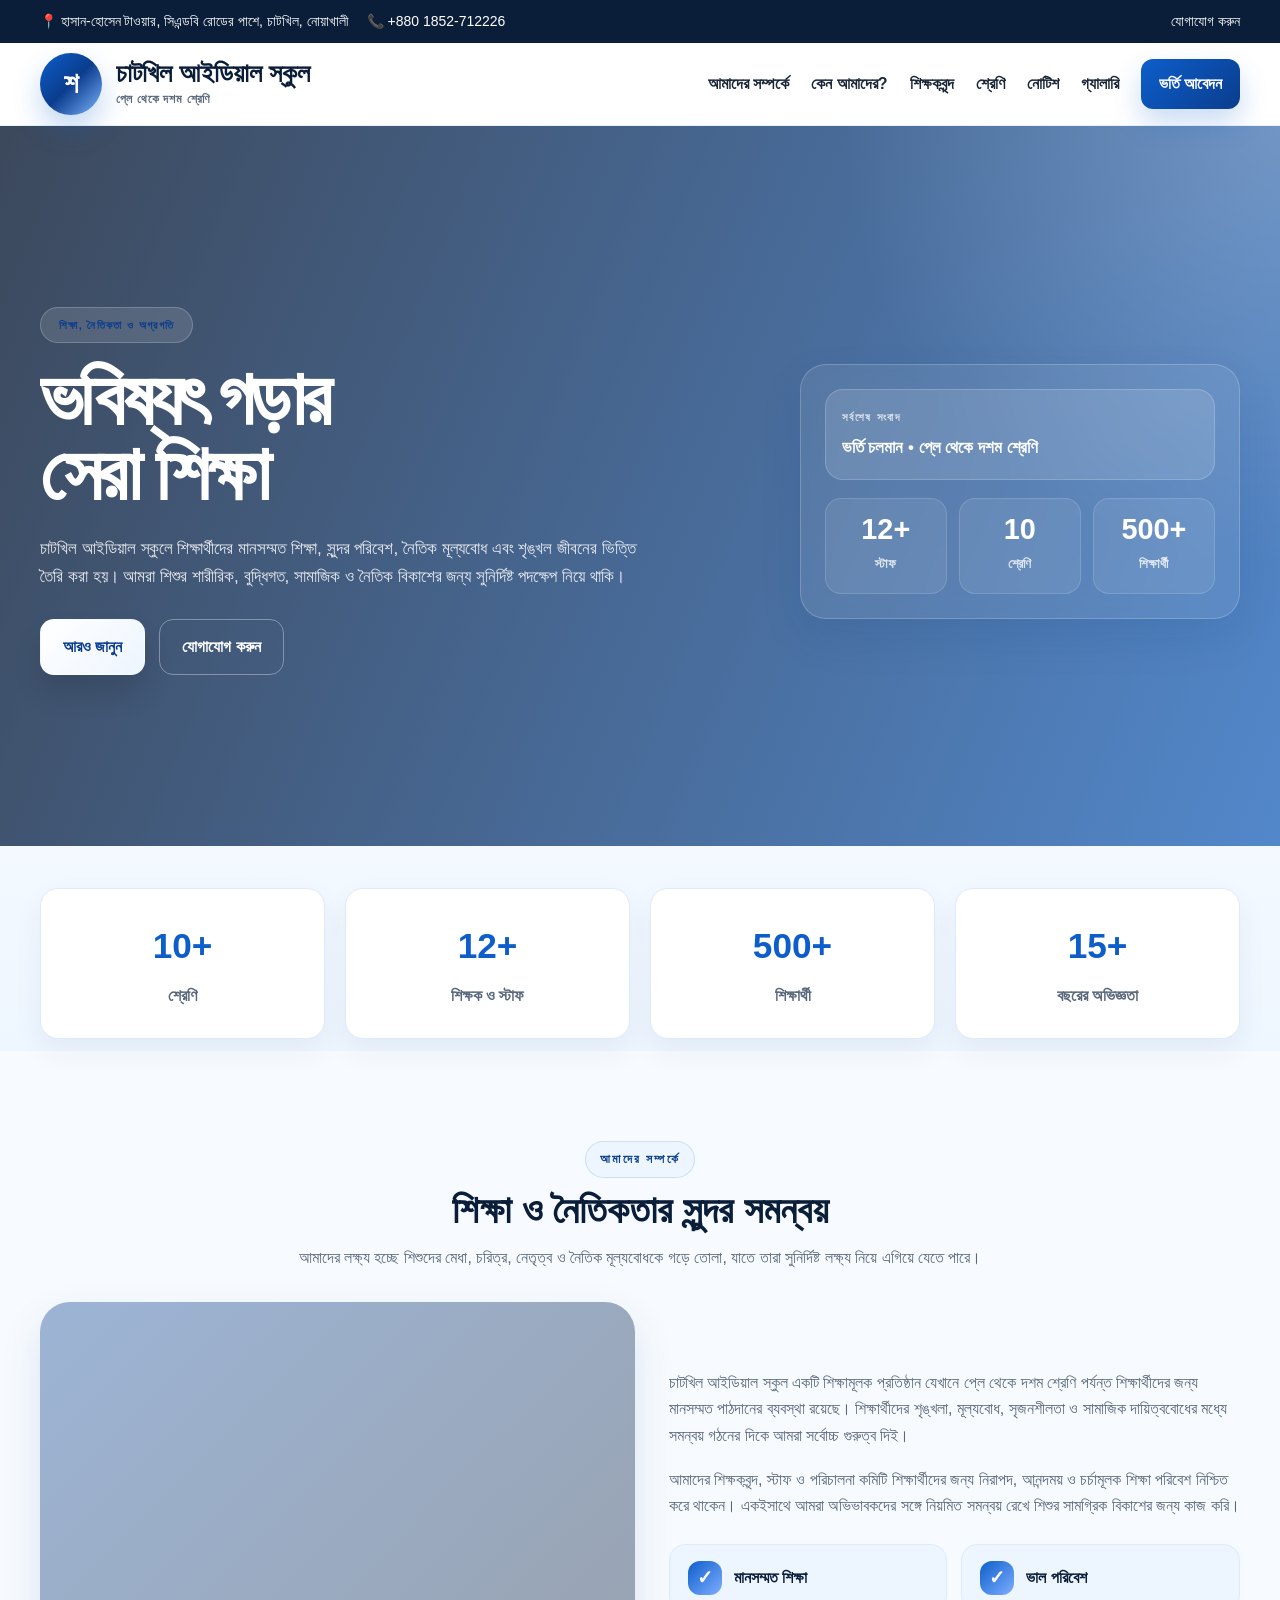
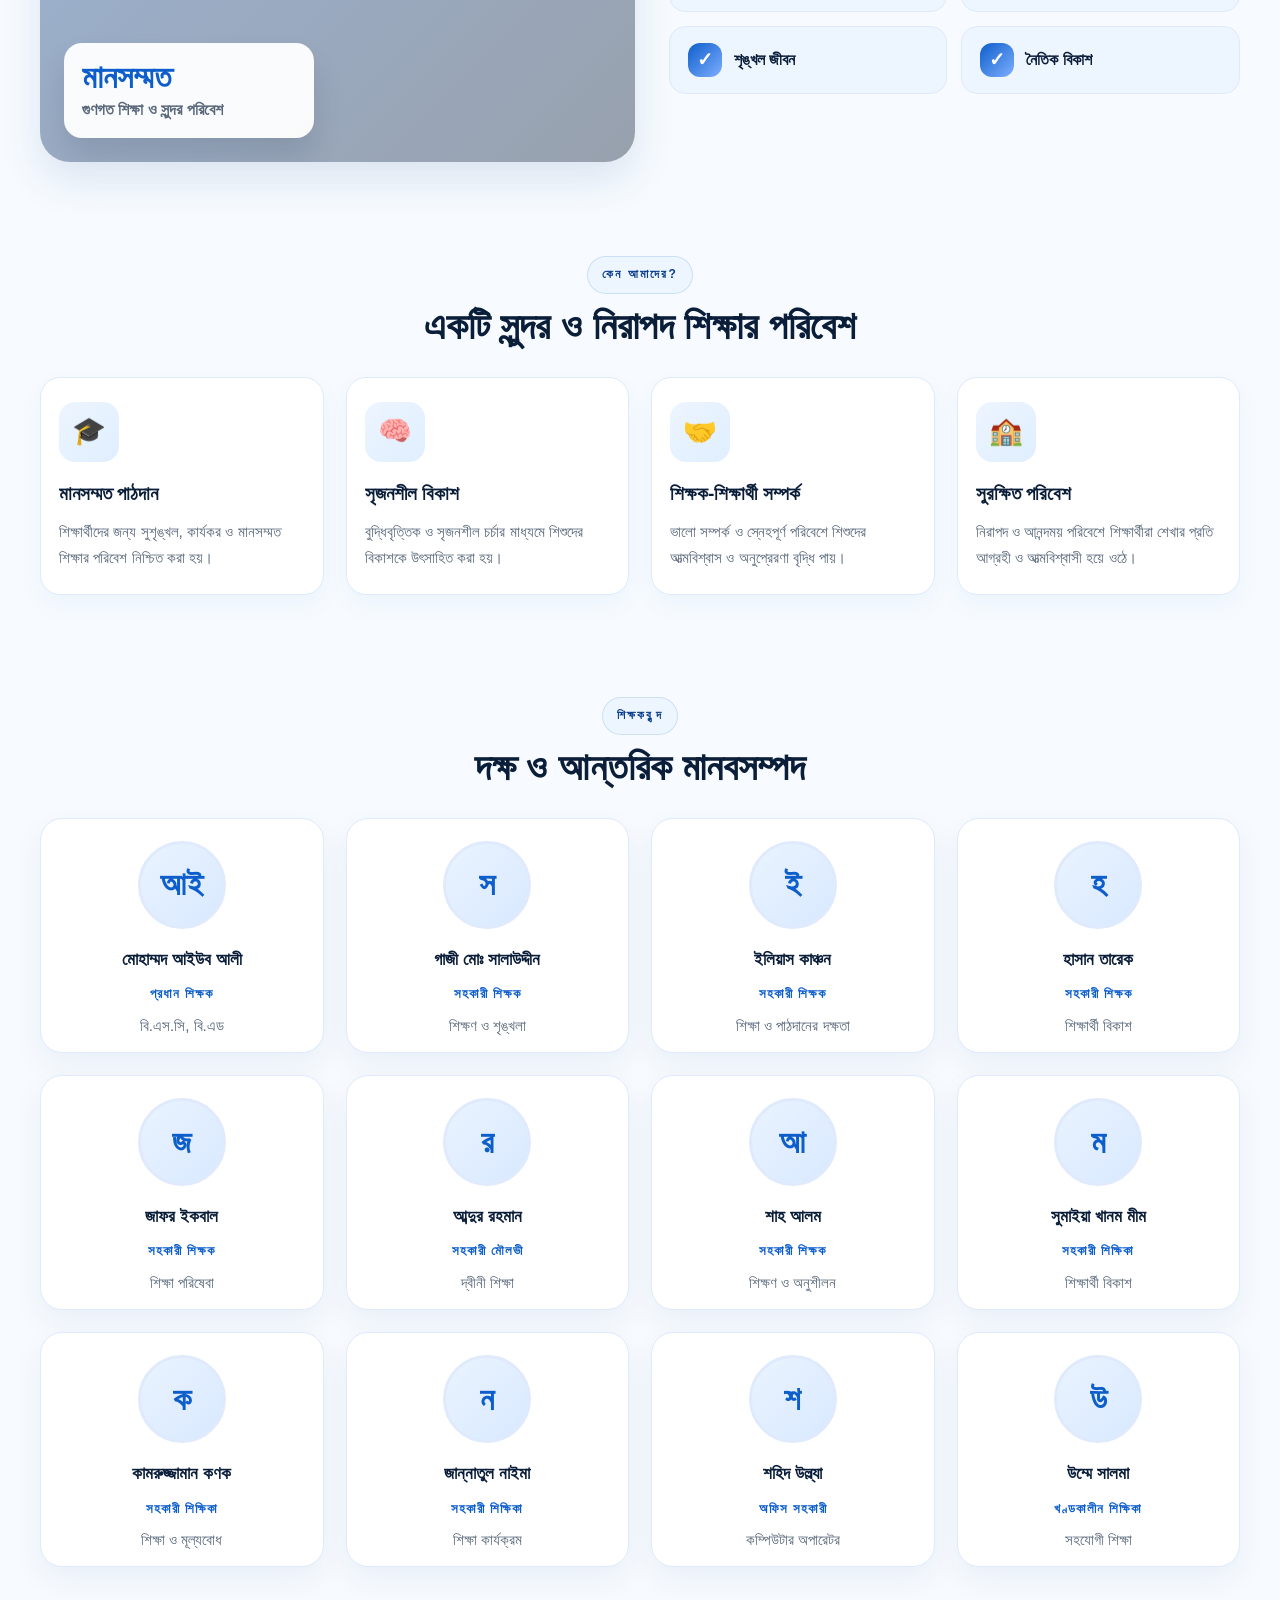
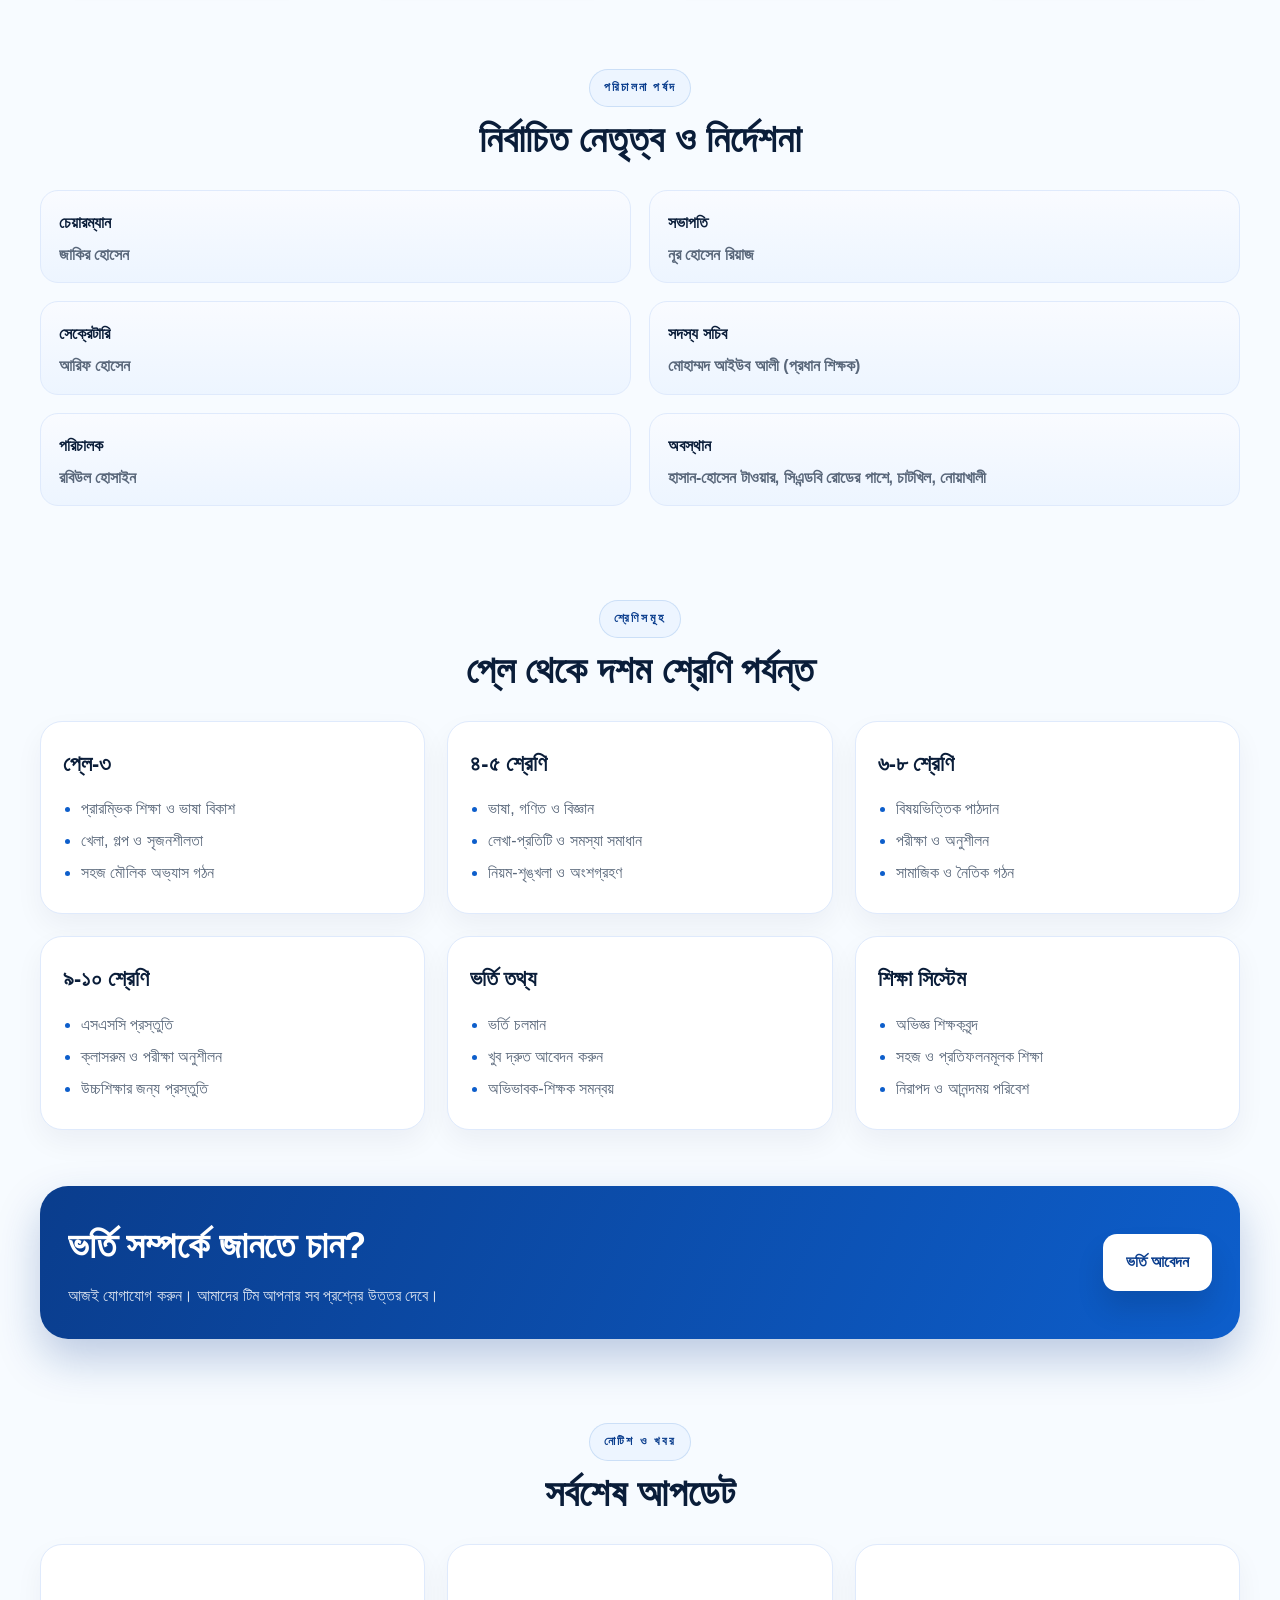
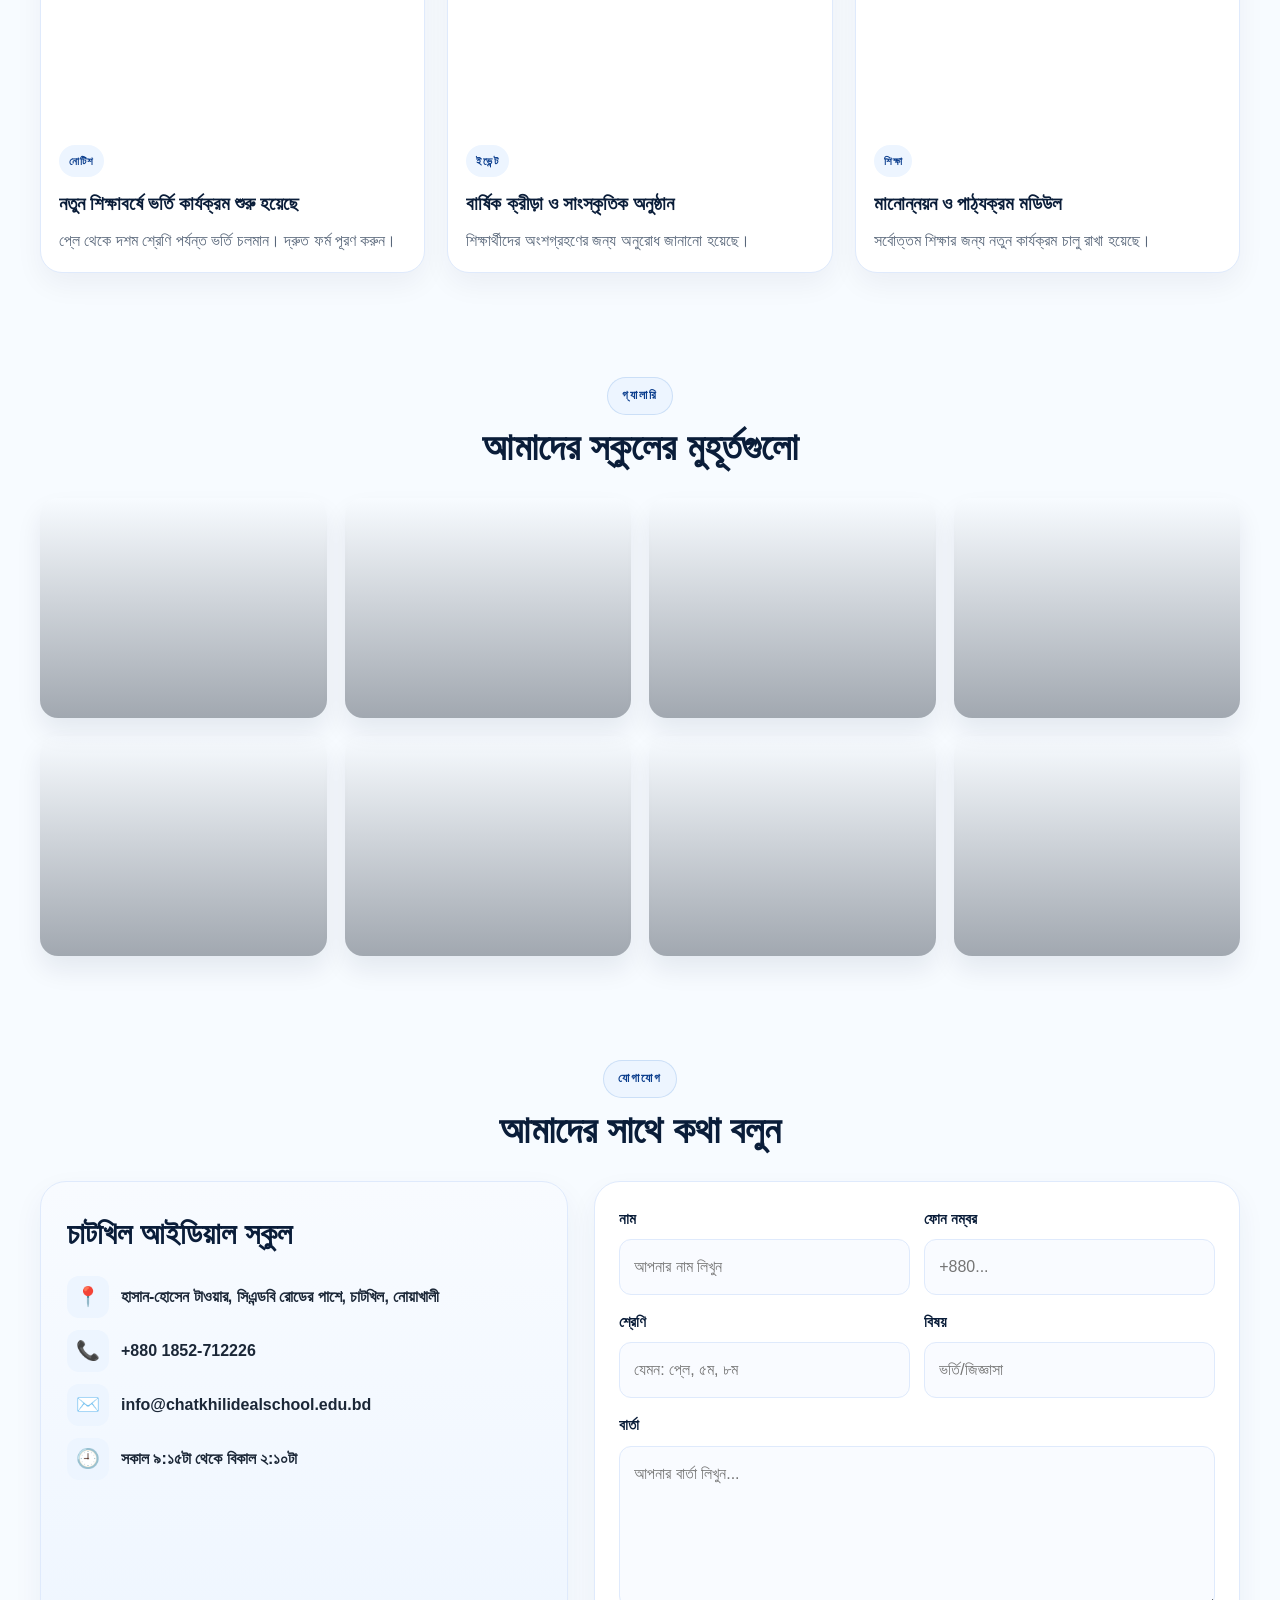
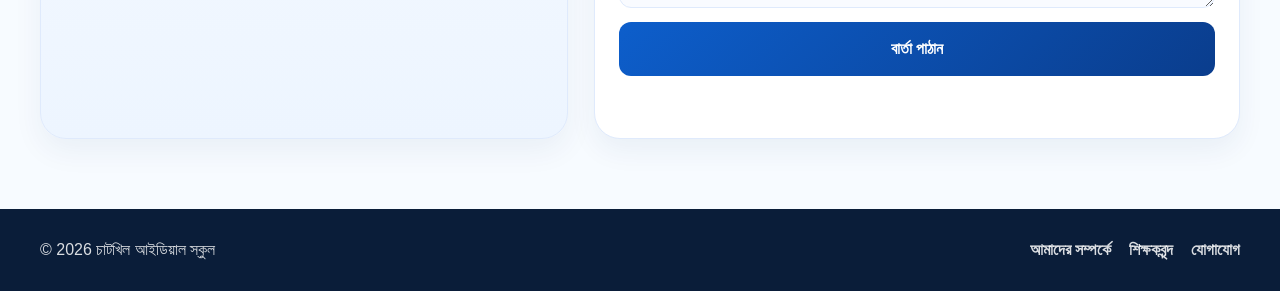
==== index.html @ 655857a9 "Update index.html" ====
<!DOCTYPE html>
<html lang="bn">
<head>
  <meta charset="UTF-8" />
  <meta name="viewport" content="width=device-width, initial-scale=1.0" />
  <title>চাটখিল আইডিয়াল স্কুল</title>
  <meta name="description" content="চাটখিল আইডিয়াল স্কুল | প্লে থেকে দশম শ্রেণি পর্যন্ত | আধুনিক নীল-সাদা ওয়েবসাইট" />
  <style>
    :root{
      --primary:#0d5ecb;
      --primary-2:#0a3d8d;
      --primary-soft:#edf5ff;
      --deep:#0a1d39;
      --text:#1b2737;
      --muted:#59677a;
      --white:#ffffff;
      --line:#dfeafc;
      --success:#1ca567;
      --warning:#ffb01f;
      --shadow:0 18px 42px rgba(14, 62, 128, .12);
      --radius:22px;
    }

    *{box-sizing:border-box}
    html{scroll-behavior:smooth}
    body{
      margin:0;
      font-family: "Segoe UI", Tahoma, Geneva, Verdana, sans-serif;
      line-height:1.65;
      color:var(--text);
      background:#f7fbff;
    }

    img{max-width:100%;display:block}
    a{text-decoration:none;color:inherit}
    ul,ol{padding:0;margin:0;list-style:none}
    button,input,textarea{font:inherit}
    .container{width:min(1200px, calc(100% - 28px));margin:0 auto}
    .section-head{text-align:center;margin-bottom:30px}
    .kicker{
      display:inline-block;
      background:var(--primary-soft);
      color:var(--primary-2);
      border:1px solid rgba(13,94,203,0.15);
      padding:8px 14px;
      border-radius:999px;
      font-size:12px;
      letter-spacing:.18em;
      text-transform:uppercase;
      font-weight:800;
      margin-bottom:10px;
    }
    h2.section-title{
      margin:0;
      font-size:clamp(2rem, 3vw, 3rem);
      color:var(--deep);
      line-height:1.12;
    }
    .section-subtitle{
      max-width:760px;
      margin:14px auto 0;
      color:var(--muted);
      font-size:1rem;
    }

    .topbar{
      background:var(--deep);
      color:#fff;
      font-size:14px;
      padding:10px 0;
    }
    .topbar-inner{
      display:flex;
      align-items:center;
      justify-content:space-between;
      gap:16px;
      flex-wrap:wrap;
    }
    .topbar-links{
      display:flex;
      align-items:center;
      gap:18px;
      flex-wrap:wrap;
    }
    .topbar-links a{
      color:rgba(255,255,255,.82);
      font-weight:600;
    }

    .site-header{
      position:sticky;
      top:0;
      z-index:1000;
      backdrop-filter: blur(14px);
      background:rgba(255,255,255,.9);
      border-bottom:1px solid rgba(10,61,141,.08);
    }
    .header-inner{
      display:flex;
      align-items:center;
      justify-content:space-between;
      gap:16px;
      min-height:82px;
    }
    .brand{
      display:flex;
      align-items:center;
      gap:14px;
      min-width:0;
    }
    .brand-mark{
      width:62px;height:62px;border-radius:50%;
      background:linear-gradient(135deg, var(--primary), var(--primary-2), #7eb5ff);
      display:grid;place-items:center;
      color:#fff;font-weight:900;font-size:1.75rem;
      box-shadow:0 14px 28px rgba(13,94,203,.25);
      position:relative;
      overflow:hidden;
    }
    .brand-mark::before{
      content:"শ";
      position:absolute;inset:0;
      display:grid;place-items:center;
    }
    .brand-text h1{
      margin:0;
      font-size:clamp(1.15rem, 2vw, 1.8rem);
      color:var(--deep);
      line-height:1.1;
    }
    .brand-text p{
      margin:2px 0 0;
      font-size:.76rem;
      color:var(--muted);
      letter-spacing:.06em;
      text-transform:uppercase;
      font-weight:700;
    }

    .main-nav{
      display:flex;align-items:center;gap:22px;flex-wrap:wrap;
    }
    .main-nav a{
      font-weight:700;
      color:var(--text);
      position:relative;
      padding:4px 0;
    }
    .main-nav a::after{
      content:"";
      position:absolute;left:0;bottom:-4px;
      width:0;height:2px;
      background:var(--primary);
      transition:width .3s ease;
    }
    .main-nav a:hover::after{width:100%}
    .nav-btn{
      background:linear-gradient(135deg, var(--primary), var(--primary-2));
      color:#fff!important;
      border-radius:12px;
      padding:12px 18px!important;
      box-shadow:0 14px 28px rgba(13,94,203,.22);
    }
    .nav-btn::after{display:none!important}

    .menu-toggle{
      display:none;
      background:#fff;
      border:1px solid var(--line);
      border-radius:12px;
      width:46px;height:46px;cursor:pointer;
      align-items:center;justify-content:center;flex-direction:column;gap:5px;
    }
    .menu-toggle span{
      display:block;width:23px;height:2.5px;background:var(--deep);border-radius:50px;
    }

    .hero{
      position:relative;
      overflow:hidden;
      background:
        linear-gradient(112deg, rgba(7, 22, 46, .78), rgba(12, 86, 180, .7)),
        url('https://images.unsplash.com/photo-1503676260728-1c00da094a0b?auto=format&fit=crop&w=1600&q=80') center/cover no-repeat;
      min-height:720px;
      display:flex;align-items:center;
    }
    .hero::before{
      content:"";
      position:absolute;
      inset:0;
      background:radial-gradient(circle at top right, rgba(255,255,255,.2), transparent 30%);
    }
    .hero-inner{
      position:relative;z-index:1;
      display:grid;
      grid-template-columns:1.25fr .75fr;
      gap:26px;
      align-items:center;
      padding:80px 0 70px;
    }
    .hero-copy{
      color:#fff;
    }
    .hero-copy .tag{
      display:inline-block;
      padding:8px 18px;
      border-radius:999px;
      background:rgba(255,255,255,.12);
      border:1px solid rgba(255,255,255,.2);
      font-weight:800;
      letter-spacing:.12em;
      text-transform:uppercase;
      font-size:11px;
      margin-bottom:18px;
    }
    .hero-copy h2{
      margin:0;
      font-size:clamp(2.5rem, 6vw, 5rem);
      line-height:.98;
      letter-spacing:-.06em;
    }
    .hero-copy p{
      max-width:620px;
      margin:22px 0 28px;
      font-size:1.08rem;
      color:rgba(255,255,255,.88);
    }
    .hero-actions{
      display:flex;align-items:center;flex-wrap:wrap;gap:14px;
    }
    .btn{
      display:inline-flex;align-items:center;justify-content:center;
      padding:14px 22px;border-radius:14px;
      font-weight:800;transition:.25s ease;
      border:1px solid transparent;
    }
    .btn-primary{
      background:linear-gradient(135deg, #fff, #edf5ff);
      color:var(--primary-2);
      box-shadow:0 18px 28px rgba(0,0,0,.12);
    }
    .btn-secondary{
      background:transparent;
      border-color:rgba(255,255,255,.35);
      color:#fff;
    }
    .btn:hover{transform:translateY(-2px)}

    .hero-panel{
      background:rgba(255,255,255,.08);
      border:1px solid rgba(255,255,255,.2);
      backdrop-filter:blur(12px);
      border-radius:26px;
      padding:24px;
      box-shadow:var(--shadow);
    }
    .notice-box{
      background:rgba(255,255,255,.12);
      border:1px solid rgba(255,255,255,.18);
      border-radius:18px;
      padding:18px 16px;
      margin-bottom:18px;
    }
    .notice-box strong{
      display:block;
      font-size:11px;
      letter-spacing:.14em;
      text-transform:uppercase;
      color:rgba(255,255,255,.75);
      margin-bottom:8px;
    }
    .notice-box p{
      margin:0;
      font-weight:800;
      font-size:1.05rem;
      color:#fff;
    }

    .hero-metrics{
      display:grid;grid-template-columns:repeat(3,1fr);gap:12px;
    }
    .metric{
      background:rgba(255,255,255,.08);
      border:1px solid rgba(255,255,255,.14);
      border-radius:16px;
      padding:16px 12px;
      text-align:center;
    }
    .metric strong{
      display:block;font-size:1.8rem;line-height:1;color:#fff;margin-bottom:6px;
    }
    .metric span{
      color:rgba(255,255,255,.8);
      font-size:.8rem;
      font-weight:700;
    }

    .stats{
      background:linear-gradient(180deg, #f3f9ff 0%, #eef6ff 100%);
      padding:42px 0 12px;
    }
    .stats-grid{
      display:grid;
      grid-template-columns:repeat(4,1fr);
      gap:20px;
    }
    .stat-card{
      background:#fff;
      border:1px solid var(--line);
      border-radius:18px;
      padding:28px 18px;
      text-align:center;
      box-shadow:0 12px 30px rgba(15, 49, 101, .06);
    }
    .stat-card strong{
      display:block;font-size:2.2rem;color:var(--primary);margin-bottom:8px;
    }
    .stat-card span{
      color:var(--muted);font-weight:700;
    }

    .about{
      padding:90px 0 24px;
    }
    .about-grid{
      display:grid;
      grid-template-columns:1.02fr .98fr;
      gap:34px;
      align-items:center;
    }
    .photo-box{
      position:relative;
      min-height:460px;
      border-radius:30px;
      overflow:hidden;
      background:
        linear-gradient(135deg, rgba(8,64,143,.38), rgba(9,26,52,.4)),
        url('https://images.unsplash.com/photo-1503676260728-1c00da094a0b?auto=format&fit=crop&w=1200&q=80') center/cover no-repeat;
      box-shadow:var(--shadow);
    }
    .photo-badge{
      position:absolute;left:24px;bottom:24px;
      background:rgba(255,255,255,.95);
      color:var(--deep);
      padding:18px 18px 14px;border-radius:18px;
      width:min(250px, calc(100% - 42px));
      box-shadow:0 18px 30px rgba(9,26,52,.12);
    }
    .photo-badge strong{
      display:block;font-size:2rem;line-height:1;color:var(--primary);margin-bottom:4px;
    }
    .photo-badge span{
      font-weight:700;color:var(--muted);
    }

    .about-copy p{
      margin:0 0 18px;
      color:var(--muted);
      font-size:1rem;
    }
    .feature-list{
      display:grid;grid-template-columns:repeat(2, minmax(0,1fr));
      gap:14px;margin-top:24px;
    }
    .feature-item{
      display:flex;align-items:center;gap:12px;
      background:var(--primary-soft);
      border:1px solid var(--line);
      border-radius:16px;padding:16px 18px;
      color:var(--deep);
      font-weight:800;
    }
    .feature-badge{
      width:34px;height:34px;border-radius:12px;
      background:linear-gradient(135deg, var(--primary), #7eaeff);
      color:#fff;display:grid;place-items:center;
      flex-shrink:0;
      font-size:1.2rem;
    }

    .why-choose{
      padding:70px 0 30px;
    }
    .why-grid{
      display:grid;grid-template-columns:repeat(4,1fr);gap:22px;
      margin-top:24px;
    }
    .why-card{
      background:#fff;border:1px solid var(--line);border-radius:20px;padding:24px 18px;
      box-shadow:0 10px 24px rgba(13,94,203,.05);
      transition:.25s ease;
    }
    .why-card:hover{transform:translateY(-4px); box-shadow:0 20px 36px rgba(13,94,203,.08);}
    .icon-box{
      width:60px;height:60px;border-radius:16px;
      display:grid;place-items:center;
      background:linear-gradient(135deg, var(--primary-soft), #dfeeff);
      color:var(--primary-2);
      font-size:1.7rem;
      margin-bottom:16px;
    }
    .why-card h3{
      margin:0 0 10px;color:var(--deep);font-size:1.2rem;
    }
    .why-card p{
      margin:0;color:var(--muted);font-size:.96rem;
    }

    .teachers{
      padding:72px 0 30px;
    }
    .teacher-grid{
      display:grid;grid-template-columns:repeat(4,1fr);gap:22px;margin-top:28px;
    }
    .teacher-card{
      background:#fff;border:1px solid var(--line);border-radius:22px;padding:18px 18px 14px;
      box-shadow:0 12px 30px rgba(16, 57, 111, .06);
      transition:.25s ease;
    }
    .teacher-card:hover{transform:translateY(-4px);box-shadow:0 18px 34px rgba(16,57,111,.09);}
    .avatar{
      width:88px;height:88px;border-radius:50%;margin:4px auto 16px;
      display:grid;place-items:center;
      background:linear-gradient(135deg, #eaf3ff, #d8e9ff);
      color:var(--primary);font-weight:900;font-size:2rem;border:3px solid #dfeafc;
    }
    .teacher-card h3{
      margin:0;color:var(--deep);font-size:1.08rem;text-align:center;
    }
    .teacher-role{
      display:block;text-align:center;color:var(--primary);font-size:.82rem;
      text-transform:uppercase;letter-spacing:.08em;font-weight:800;margin:10px 0 8px;
    }
    .teacher-card p{
      text-align:center;color:var(--muted);margin:0;font-size:.95rem;
    }

    .management{
      padding:72px 0 20px;
    }
    .manage-grid{
      display:grid;grid-template-columns:repeat(2,1fr);gap:18px;margin-top:26px;
    }
    .manage-item{
      background:linear-gradient(180deg, #f9fbff 0%, #edf5ff 100%);
      border:1px solid var(--line);
      border-radius:18px;padding:18px 18px 14px;
    }
    .manage-item strong{
      display:block;color:var(--deep);font-size:1.02rem;margin-bottom:6px;
    }
    .manage-item span{
      color:var(--muted);font-weight:700;
    }

    .classes{
      padding:74px 0 22px;
    }
    .class-grid{
      display:grid;grid-template-columns:repeat(3,1fr);gap:22px;margin-top:26px;
    }
    .class-card{
      background:#fff;border:1px solid var(--line);border-radius:22px;padding:24px 22px;
      box-shadow:0 12px 28px rgba(10, 28, 58, .05);
    }
    .class-card h3{
      margin:0 0 12px;color:var(--deep);font-size:1.35rem;
    }
    .class-card ul{
      list-style:disc;padding-left:18px;line-height:2;color:var(--muted);
    }
    .class-card li::marker{color:var(--primary)}

    .cta{
      padding:34px 0 10px;
    }
    .cta-box{
      background:linear-gradient(115deg, var(--primary-2), var(--primary));
      border-radius:28px;
      padding:30px 28px;
      color:#fff;
      display:flex;align-items:center;justify-content:space-between;gap:20px;flex-wrap:wrap;
      box-shadow:0 20px 44px rgba(10,61,141,.25);
    }
    .cta-box h3{
      margin:0 0 6px;font-size:clamp(1.7rem, 3vw, 2.3rem);
    }
    .cta-box p{
      margin:0;color:rgba(255,255,255,.85);font-size:1rem;
    }
    .cta-box .btn-primary{
      background:#fff;color:var(--primary-2);
      padding:14px 22px;
    }

    .notice{
      padding:74px 0 30px;
    }
    .notice-grid{
      display:grid;grid-template-columns:repeat(3,1fr);gap:22px;margin-top:26px;
    }
    .notice-card{
      background:#fff;border:1px solid var(--line);border-radius:22px;overflow:hidden;
      box-shadow:0 12px 28px rgba(10,28,58,.05);
    }
    .notice-image{
      height:180px;
      background-size:cover;background-position:center;
    }
    .notice-body{
      padding:20px 18px 18px;
    }
    .tag{
      display:inline-block;background:var(--primary-soft);color:var(--primary-2);
      padding:7px 10px;border-radius:999px;font-size:11px;letter-spacing:.08em;
      font-weight:900;text-transform:uppercase;
    }
    .notice-body h3{
      margin:14px 0 10px;font-size:1.18rem;color:var(--deep);line-height:1.4;
    }
    .notice-body p{
      margin:0;color:var(--muted);
    }

    .gallery{
      padding:74px 0 30px;
    }
    .gallery-grid{
      display:grid;grid-template-columns:repeat(4,1fr);gap:18px;margin-top:26px;
    }
    .gallery-item{
      height:220px;border-radius:18px;overflow:hidden;position:relative;
      background-size:cover;background-position:center;
      box-shadow:0 14px 26px rgba(10,28,58,.08);
    }
    .gallery-item::after{
      content:"";position:absolute;inset:0;
      background:linear-gradient(to top, rgba(9,20,36,.36), rgba(255,255,255,.04));
    }

    .contact{
      padding:74px 0 20px;
    }
    .contact-grid{
      display:grid;grid-template-columns:.9fr 1.1fr;gap:26px;align-items:stretch;margin-top:24px;
    }
    .contact-card{
      background:linear-gradient(180deg,#f8fbff,#edf5ff);
      border:1px solid var(--line);
      border-radius:26px;padding:26px;
      box-shadow:0 12px 30px rgba(12, 52, 107, .06);
    }
    .contact-card h3{
      margin:0 0 14px;color:var(--deep);font-size:1.9rem;
    }
    .contact-list{
      display:grid;gap:12px;margin-top:18px;
    }
    .contact-row{
      display:flex;align-items:center;gap:12px;color:var(--text);font-weight:700;
    }
    .contact-icon{
      width:42px;height:42px;border-radius:12px;background:var(--primary-soft);display:grid;place-items:center;
      color:var(--primary);font-size:1.2rem;flex-shrink:0;
    }

    .form-box{
      background:#fff;border:1px solid var(--line);border-radius:26px;padding:24px;
      box-shadow:0 12px 28px rgba(12, 52, 107, .06);
    }
    form{
      display:grid;gap:14px;
    }
    .field-grid{
      display:grid;grid-template-columns:repeat(2,1fr);gap:14px;
    }
    .field{
      display:grid;gap:8px;
    }
    .field label{
      font-weight:800;color:var(--deep);font-size:.95rem;
    }
    .field input,.field textarea{
      width:100%;padding:14px 14px;border:1px solid var(--line);border-radius:12px;
      background:#f9fbff;color:var(--text);outline:none;
    }
    .field input:focus,.field textarea:focus{
      border-color:rgba(13,94,203,.55);box-shadow:0 0 0 4px rgba(13,94,203,.08);
    }
    .submit{
      border:none;background:linear-gradient(135deg, var(--primary), var(--primary-2));color:#fff;
      padding:14px 18px;border-radius:12px;font-weight:800;cursor:pointer;
      transition:.2s ease;
    }
    .submit:hover{transform:translateY(-1px)}
    .form-status{
      min-height:24px;
      font-size:.95rem;
      font-weight:700;
      color:var(--success);
    }

    .footer{
      margin-top:50px;
      background:var(--deep);
      color:rgba(255,255,255,.85);
      padding:28px 0;
    }
    .footer-inner{
      display:flex;align-items:center;justify-content:space-between;gap:18px;flex-wrap:wrap;
    }
    .footer-links{
      display:flex;align-items:center;gap:18px;flex-wrap:wrap;
      font-weight:700;
    }

    @media (max-width: 1040px){
      .hero-inner,.about-grid,.contact-grid{grid-template-columns:1fr}
      .teacher-grid{grid-template-columns:repeat(2,1fr)}
      .teacher-grid .teacher-card:nth-child(n){min-width:0}
      .why-grid{grid-template-columns:repeat(2,1fr)}
      .class-grid,.notice-grid,.gallery-grid{grid-template-columns:repeat(2,1fr)}
      .stats-grid{grid-template-columns:repeat(2,1fr)}
    }

    @media (max-width: 760px){
      .menu-toggle{display:flex}
      .main-nav{
        display:none;
        width:100%;
        flex-direction:column;
        align-items:flex-start;
        gap:12px;
        padding:10px 0 14px;
      }
      .main-nav.open{display:flex}
      .header-inner{flex-wrap:wrap;align-items:center}
      .hero{min-height:620px}
      .hero-copy h2{font-size:2.8rem}
      .field-grid,.feature-list,.manage-grid,.why-grid,.teacher-grid,.class-grid,.notice-grid,.gallery-grid,.stats-grid{grid-template-columns:1fr}
      .cta-box{align-items:flex-start}
    }
  </style>
</head>
<body>

  <div class="topbar">
    <div class="container topbar-inner">
      <div class="topbar-links">
        <span>📍 হাসান-হোসেন টাওয়ার, সিএন্ডবি রোডের পাশে, চাটখিল, নোয়াখালী</span>
        <span>📞 +880 1852-712226</span>
      </div>
      <a href="#contact">যোগাযোগ করুন</a>
    </div>
  </div>

  <header class="site-header">
    <div class="container header-inner">
      <div class="brand">
        <div class="brand-mark" aria-label="School logo"></div>
        <div class="brand-text">
          <h1>চাটখিল আইডিয়াল স্কুল</h1>
          <p>প্লে থেকে দশম শ্রেণি</p>
        </div>
      </div>

      <button class="menu-toggle" aria-label="Open menu" aria-expanded="false">
        <span></span><span></span><span></span>
      </button>

      <nav class="main-nav" id="nav">
        <a href="#about">আমাদের সম্পর্কে</a>
        <a href="#why">কেন আমাদের?</a>
        <a href="#teachers">শিক্ষকবৃন্দ</a>
        <a href="#classes">শ্রেণি</a>
        <a href="#notice">নোটিশ</a>
        <a href="#gallery">গ্যালারি</a>
        <a href="#contact" class="nav-btn">ভর্তি আবেদন</a>
      </nav>
    </div>
  </header>

  <section class="hero">
    <div class="container hero-inner">
      <div class="hero-copy">
        <span class="tag">শিক্ষা, নৈতিকতা ও অগ্রগতি</span>
        <h2>ভবিষ্যৎ গড়ার<br>সেরা শিক্ষা</h2>
        <p>
          চাটখিল আইডিয়াল স্কুলে শিক্ষার্থীদের মানসম্মত শিক্ষা, সুন্দর পরিবেশ, নৈতিক মূল্যবোধ এবং শৃঙ্খল জীবনের
          ভিত্তি তৈরি করা হয়। আমরা শিশুর শারীরিক, বুদ্ধিগত, সামাজিক ও নৈতিক বিকাশের জন্য সুনির্দিষ্ট পদক্ষেপ নিয়ে থাকি।
        </p>
        <div class="hero-actions">
          <a href="#about" class="btn btn-primary">আরও জানুন</a>
          <a href="#contact" class="btn btn-secondary">যোগাযোগ করুন</a>
        </div>
      </div>

      <div class="hero-panel">
        <div class="notice-box">
          <strong>সর্বশেষ সংবাদ</strong>
          <p>ভর্তি চলমান • প্লে থেকে দশম শ্রেণি</p>
        </div>

        <div class="hero-metrics">
          <div class="metric">
            <strong>12+</strong>
            <span>স্টাফ</span>
          </div>
          <div class="metric">
            <strong>10</strong>
            <span>শ্রেণি</span>
          </div>
          <div class="metric">
            <strong>500+</strong>
            <span>শিক্ষার্থী</span>
          </div>
        </div>
      </div>
    </div>
  </section>

  <section class="stats">
    <div class="container">
      <div class="stats-grid">
        <div class="stat-card">
          <strong>10+</strong>
          <span>শ্রেণি</span>
        </div>
        <div class="stat-card">
          <strong>12+</strong>
          <span>শিক্ষক ও স্টাফ</span>
        </div>
        <div class="stat-card">
          <strong>500+</strong>
          <span>শিক্ষার্থী</span>
        </div>
        <div class="stat-card">
          <strong>15+</strong>
          <span>বছরের অভিজ্ঞতা</span>
        </div>
      </div>
    </div>
  </section>

  <section class="about" id="about">
    <div class="container">
      <div class="section-head">
        <span class="kicker">আমাদের সম্পর্কে</span>
        <h2 class="section-title">শিক্ষা ও নৈতিকতার সুন্দর সমন্বয়</h2>
        <p class="section-subtitle">
          আমাদের লক্ষ্য হচ্ছে শিশুদের মেধা, চরিত্র, নেতৃত্ব ও নৈতিক মূল্যবোধকে গড়ে তোলা, যাতে তারা সুনির্দিষ্ট লক্ষ্য নিয়ে
          এগিয়ে যেতে পারে।
        </p>
      </div>

      <div class="about-grid">
        <div class="photo-box">
          <div class="photo-badge">
            <strong>মানসম্মত</strong>
            <span>গুণগত শিক্ষা ও সুন্দর পরিবেশ</span>
          </div>
        </div>

        <div class="about-copy">
          <p>
            চাটখিল আইডিয়াল স্কুল একটি শিক্ষামূলক প্রতিষ্ঠান যেখানে প্লে থেকে দশম শ্রেণি পর্যন্ত শিক্ষার্থীদের জন্য
            মানসম্মত পাঠদানের ব্যবস্থা রয়েছে। শিক্ষার্থীদের শৃঙ্খলা, মূল্যবোধ, সৃজনশীলতা ও সামাজিক দায়িত্ববোধের
            মধ্যে সমন্বয় গঠনের দিকে আমরা সর্বোচ্চ গুরুত্ব দিই।
          </p>
          <p>
            আমাদের শিক্ষকবৃন্দ, স্টাফ ও পরিচালনা কমিটি শিক্ষার্থীদের জন্য নিরাপদ, আনন্দময় ও চর্চামূলক শিক্ষা পরিবেশ
            নিশ্চিত করে থাকেন। একইসাথে আমরা অভিভাবকদের সঙ্গে নিয়মিত সমন্বয় রেখে শিশুর সামগ্রিক বিকাশের জন্য কাজ করি।
          </p>

          <div class="feature-list">
            <div class="feature-item">
              <span class="feature-badge">✓</span>
              <span>মানসম্মত শিক্ষা</span>
            </div>
            <div class="feature-item">
              <span class="feature-badge">✓</span>
              <span>ভাল পরিবেশ</span>
            </div>
            <div class="feature-item">
              <span class="feature-badge">✓</span>
              <span>শৃঙ্খল জীবন</span>
            </div>
            <div class="feature-item">
              <span class="feature-badge">✓</span>
              <span>নৈতিক বিকাশ</span>
            </div>
          </div>
        </div>
      </div>
    </div>
  </section>

  <section class="why-choose" id="why">
    <div class="container">
      <div class="section-head">
        <span class="kicker">কেন আমাদের?</span>
        <h2 class="section-title">একটি সুন্দর ও নিরাপদ শিক্ষার পরিবেশ</h2>
      </div>

      <div class="why-grid">
        <div class="why-card">
          <div class="icon-box">🎓</div>
          <h3>মানসম্মত পাঠদান</h3>
          <p>শিক্ষার্থীদের জন্য সুশৃঙ্খল, কার্যকর ও মানসম্মত শিক্ষার পরিবেশ নিশ্চিত করা হয়।</p>
        </div>

        <div class="why-card">
          <div class="icon-box">🧠</div>
          <h3>সৃজনশীল বিকাশ</h3>
          <p>বুদ্ধিবৃত্তিক ও সৃজনশীল চর্চার মাধ্যমে শিশুদের বিকাশকে উৎসাহিত করা হয়।</p>
        </div>

        <div class="why-card">
          <div class="icon-box">🤝</div>
          <h3>শিক্ষক-শিক্ষার্থী সম্পর্ক</h3>
          <p>ভালো সম্পর্ক ও স্নেহপূর্ণ পরিবেশে শিশুদের আত্মবিশ্বাস ও অনুপ্রেরণা বৃদ্ধি পায়।</p>
        </div>

        <div class="why-card">
          <div class="icon-box">🏫</div>
          <h3>সুরক্ষিত পরিবেশ</h3>
          <p>নিরাপদ ও আনন্দময় পরিবেশে শিক্ষার্থীরা শেখার প্রতি আগ্রহী ও আত্মবিশ্বাসী হয়ে ওঠে।</p>
        </div>
      </div>
    </div>
  </section>

  <section class="teachers" id="teachers">
    <div class="container">
      <div class="section-head">
        <span class="kicker">শিক্ষকবৃন্দ</span>
        <h2 class="section-title">দক্ষ ও আন্তরিক মানবসম্পদ</h2>
      </div>

      <div class="teacher-grid">
        <article class="teacher-card">
          <div class="avatar">আই</div>
          <h3>মোহাম্মদ আইউব আলী</h3>
          <span class="teacher-role">প্রধান শিক্ষক</span>
          <p>বি.এস.সি, বি.এড</p>
        </article>

        <article class="teacher-card">
          <div class="avatar">স</div>
          <h3>গাজী মোঃ সালাউদ্দীন</h3>
          <span class="teacher-role">সহকারী শিক্ষক</span>
          <p>শিক্ষণ ও শৃঙ্খলা</p>
        </article>

        <article class="teacher-card">
          <div class="avatar">ই</div>
          <h3>ইলিয়াস কাঞ্চন</h3>
          <span class="teacher-role">সহকারী শিক্ষক</span>
          <p>শিক্ষা ও পাঠদানের দক্ষতা</p>
        </article>

        <article class="teacher-card">
          <div class="avatar">হ</div>
          <h3>হাসান তারেক</h3>
          <span class="teacher-role">সহকারী শিক্ষক</span>
          <p>শিক্ষার্থী বিকাশ</p>
        </article>

        <article class="teacher-card">
          <div class="avatar">জ</div>
          <h3>জাফর ইকবাল</h3>
          <span class="teacher-role">সহকারী শিক্ষক</span>
          <p>শিক্ষা পরিষেবা</p>
        </article>

        <article class="teacher-card">
          <div class="avatar">র</div>
          <h3>আব্দুর রহমান</h3>
          <span class="teacher-role">সহকারী মৌলভী</span>
          <p>দ্বীনী শিক্ষা</p>
        </article>

        <article class="teacher-card">
          <div class="avatar">আ</div>
          <h3>শাহ আলম</h3>
          <span class="teacher-role">সহকারী শিক্ষক</span>
          <p>শিক্ষণ ও অনুশীলন</p>
        </article>

        <article class="teacher-card">
          <div class="avatar">ম</div>
          <h3>সুমাইয়া খানম মীম</h3>
          <span class="teacher-role">সহকারী শিক্ষিকা</span>
          <p>শিক্ষার্থী বিকাশ</p>
        </article>

        <article class="teacher-card">
          <div class="avatar">ক</div>
          <h3>কামরুজ্জামান কণক</h3>
          <span class="teacher-role">সহকারী শিক্ষিকা</span>
          <p>শিক্ষা ও মূল্যবোধ</p>
        </article>

        <article class="teacher-card">
          <div class="avatar">ন</div>
          <h3>জান্নাতুল নাইমা</h3>
          <span class="teacher-role">সহকারী শিক্ষিকা</span>
          <p>শিক্ষা কার্যক্রম</p>
        </article>

        <article class="teacher-card">
          <div class="avatar">শ</div>
          <h3>শহিদ উল্ল্যা</h3>
          <span class="teacher-role">অফিস সহকারী</span>
          <p>কম্পিউটার অপারেটর</p>
        </article>

        <article class="teacher-card">
          <div class="avatar">উ</div>
          <h3>উম্মে সালমা</h3>
          <span class="teacher-role">খণ্ডকালীন শিক্ষিকা</span>
          <p>সহযোগী শিক্ষা</p>
        </article>
      </div>
    </div>
  </section>

  <section class="management">
    <div class="container">
      <div class="section-head">
        <span class="kicker">পরিচালনা পর্ষদ</span>
        <h2 class="section-title">নির্বাচিত নেতৃত্ব ও নির্দেশনা</h2>
      </div>

      <div class="manage-grid">
        <div class="manage-item">
          <strong>চেয়ারম্যান</strong>
          <span>জাকির হোসেন</span>
        </div>

        <div class="manage-item">
          <strong>সভাপতি</strong>
          <span>নূর হোসেন রিয়াজ</span>
        </div>

        <div class="manage-item">
          <strong>সেক্রেটারি</strong>
          <span>আরিফ হোসেন</span>
        </div>

        <div class="manage-item">
          <strong>সদস্য সচিব</strong>
          <span>মোহাম্মদ আইউব আলী (প্রধান শিক্ষক)</span>
        </div>

        <div class="manage-item">
          <strong>পরিচালক</strong>
          <span>রবিউল হোসাইন</span>
        </div>

        <div class="manage-item">
          <strong>অবস্থান</strong>
          <span>হাসান-হোসেন টাওয়ার, সিএন্ডবি রোডের পাশে, চাটখিল, নোয়াখালী</span>
        </div>
      </div>
    </div>
  </section>

  <section class="classes" id="classes">
    <div class="container">
      <div class="section-head">
        <span class="kicker">শ্রেণিসমূহ</span>
        <h2 class="section-title">প্লে থেকে দশম শ্রেণি পর্যন্ত</h2>
      </div>

      <div class="class-grid">
        <article class="class-card">
          <h3>প্লে-৩</h3>
          <ul>
            <li>প্রারম্ভিক শিক্ষা ও ভাষা বিকাশ</li>
            <li>খেলা, গল্প ও সৃজনশীলতা</li>
            <li>সহজ মৌলিক অভ্যাস গঠন</li>
          </ul>
        </article>

        <article class="class-card">
          <h3>৪-৫ শ্রেণি</h3>
          <ul>
            <li>ভাষা, গণিত ও বিজ্ঞান</li>
            <li>লেখা-প্রতিটি ও সমস্যা সমাধান</li>
            <li>নিয়ম-শৃঙ্খলা ও অংশগ্রহণ</li>
          </ul>
        </article>

        <article class="class-card">
          <h3>৬-৮ শ্রেণি</h3>
          <ul>
            <li>বিষয়ভিত্তিক পাঠদান</li>
            <li>পরীক্ষা ও অনুশীলন</li>
            <li>সামাজিক ও নৈতিক গঠন</li>
          </ul>
        </article>

        <article class="class-card">
          <h3>৯-১০ শ্রেণি</h3>
          <ul>
            <li>এসএসসি প্রস্তুতি</li>
            <li>ক্লাসরুম ও পরীক্ষা অনুশীলন</li>
            <li>উচ্চশিক্ষার জন্য প্রস্তুতি</li>
          </ul>
        </article>

        <article class="class-card">
          <h3>ভর্তি তথ্য</h3>
          <ul>
            <li>ভর্তি চলমান</li>
            <li>খুব দ্রুত আবেদন করুন</li>
            <li>অভিভাবক-শিক্ষক সমন্বয়</li>
          </ul>
        </article>

        <article class="class-card">
          <h3>শিক্ষা সিস্টেম</h3>
          <ul>
            <li>অভিজ্ঞ শিক্ষকবৃন্দ</li>
            <li>সহজ ও প্রতিফলনমূলক শিক্ষা</li>
            <li>নিরাপদ ও আনন্দময় পরিবেশ</li>
          </ul>
        </article>
      </div>
    </div>
  </section>

  <section class="cta">
    <div class="container">
      <div class="cta-box">
        <div>
          <h3>ভর্তি সম্পর্কে জানতে চান?</h3>
          <p>আজই যোগাযোগ করুন। আমাদের টিম আপনার সব প্রশ্নের উত্তর দেবে।</p>
        </div>
        <a href="#contact" class="btn btn-primary">ভর্তি আবেদন</a>
      </div>
    </div>
  </section>

  <section class="notice" id="notice">
    <div class="container">
      <div class="section-head">
        <span class="kicker">নোটিশ ও খবর</span>
        <h2 class="section-title">সর্বশেষ আপডেট</h2>
      </div>

      <div class="notice-grid">
        <article class="notice-card">
          <div class="notice-image" style="background-image:url('https://images.unsplash.com/photo-1522202176988-66273c2fd55f?auto=format&fit=crop&w=900&q=80');"></div>
          <div class="notice-body">
            <span class="tag">নোটিশ</span>
            <h3>নতুন শিক্ষাবর্ষে ভর্তি কার্যক্রম শুরু হয়েছে</h3>
            <p>প্লে থেকে দশম শ্রেণি পর্যন্ত ভর্তি চলমান। দ্রুত ফর্ম পূরণ করুন।</p>
          </div>
        </article>

        <article class="notice-card">
          <div class="notice-image" style="background-image:url('https://images.unsplash.com/photo-1513258496099-48168024aec0?auto=format&fit=crop&w=900&q=80');"></div>
          <div class="notice-body">
            <span class="tag">ইভেন্ট</span>
            <h3>বার্ষিক ক্রীড়া ও সাংস্কৃতিক অনুষ্ঠান</h3>
            <p>শিক্ষার্থীদের অংশগ্রহণের জন্য অনুরোধ জানানো হয়েছে।</p>
          </div>
        </article>

        <article class="notice-card">
          <div class="notice-image" style="background-image:url('https://images.unsplash.com/photo-1503676260728-1c00da094a0b?auto=format&fit=crop&w=900&q=80');"></div>
          <div class="notice-body">
            <span class="tag">শিক্ষা</span>
            <h3>মানোন্নয়ন ও পাঠ্যক্রম মডিউল</h3>
            <p>সর্বোত্তম শিক্ষার জন্য নতুন কার্যক্রম চালু রাখা হয়েছে।</p>
          </div>
        </article>
      </div>
    </div>
  </section>

  <section class="gallery" id="gallery">
    <div class="container">
      <div class="section-head">
        <span class="kicker">গ্যালারি</span>
        <h2 class="section-title">আমাদের স্কুলের মুহূর্তগুলো</h2>
      </div>

      <div class="gallery-grid">
        <div class="gallery-item" style="background-image:url('https://images.unsplash.com/photo-1503676260728-1c00da094a0b?auto=format&fit=crop&w=900&q=80');"></div>
        <div class="gallery-item" style="background-image:url('https://images.unsplash.com/photo-1513258496099-48168024aec0?auto=format&fit=crop&w=900&q=80');"></div>
        <div class="gallery-item" style="background-image:url('https://images.unsplash.com/photo-1522202176988-66273c2fd55f?auto=format&fit=crop&w=900&q=80');"></div>
        <div class="gallery-item" style="background-image:url('https://images.unsplash.com/photo-1509062522246-3755977927d7?auto=format&fit=crop&w=900&q=80');"></div>
        <div class="gallery-item" style="background-image:url('https://images.unsplash.com/photo-1523240795612-9a054b0db644?auto=format&fit=crop&w=900&q=80');"></div>
        <div class="gallery-item" style="background-image:url('https://images.unsplash.com/photo-1517486808906-6ca8b3d465cf?auto=format&fit=crop&w=900&q=80');"></div>
        <div class="gallery-item" style="background-image:url('https://images.unsplash.com/photo-1544717305-2782549b5136?auto=format&fit=crop&w=900&q=80');"></div>
        <div class="gallery-item" style="background-image:url('https://images.unsplash.com/photo-1503676260728-1c00da094a0b?auto=format&fit=crop&w=900&q=80');"></div>
      </div>
    </div>
  </section>

  <section class="contact" id="contact">
    <div class="container">
      <div class="section-head">
        <span class="kicker">যোগাযোগ</span>
        <h2 class="section-title">আমাদের সাথে কথা বলুন</h2>
      </div>

      <div class="contact-grid">
        <div class="contact-card">
          <h3>চাটখিল আইডিয়াল স্কুল</h3>
          <div class="contact-list">
            <div class="contact-row">
              <div class="contact-icon">📍</div>
              <span>হাসান-হোসেন টাওয়ার, সিএন্ডবি রোডের পাশে, চাটখিল, নোয়াখালী</span>
            </div>

            <div class="contact-row">
              <div class="contact-icon">📞</div>
              <span><a href="tel:+8801852712226">+880 1852-712226</a></span>
            </div>

            <div class="contact-row">
              <div class="contact-icon">✉️</div>
              <span>info@chatkhilidealschool.edu.bd</span>
            </div>

            <div class="contact-row">
              <div class="contact-icon">🕘</div>
              <span>সকাল ৯:১৫টা থেকে বিকাল ২:১০টা</span>
            </div>
          </div>
        </div>

        <div class="form-box">
          <form id="admissionForm">
            <div class="field-grid">
              <div class="field">
                <label for="name">নাম</label>
                <input id="name" type="text" placeholder="আপনার নাম লিখুন" required />
              </div>

              <div class="field">
                <label for="phone">ফোন নম্বর</label>
                <input id="phone" type="tel" placeholder="+880..." required />
              </div>
            </div>

            <div class="field-grid">
              <div class="field">
                <label for="class">শ্রেণি</label>
                <input id="class" type="text" placeholder="যেমন: প্লে, ৫ম, ৮ম" required />
              </div>

              <div class="field">
                <label for="subject">বিষয়</label>
                <input id="subject" type="text" placeholder="ভর্তি/জিজ্ঞাসা" required />
              </div>
            </div>

            <div class="field">
              <label for="message">বার্তা</label>
              <textarea id="message" rows="5" placeholder="আপনার বার্তা লিখুন..." required></textarea>
            </div>

            <button class="submit" type="submit">বার্তা পাঠান</button>
            <div class="form-status" id="formStatus"></div>
          </form>
        </div>
      </div>
    </div>
  </section>

  <footer class="footer">
    <div class="container footer-inner">
      <div>© <span id="year"></span> চাটখিল আইডিয়াল স্কুল</div>
      <div class="footer-links">
        <a href="#about">আমাদের সম্পর্কে</a>
        <a href="#teachers">শিক্ষকবৃন্দ</a>
        <a href="#contact">যোগাযোগ</a>
      </div>
    </div>
  </footer>

  <script>
    const nav = document.getElementById("nav");
    const menuToggle = document.querySelector(".menu-toggle");

    menuToggle.addEventListener("click", function(){
      nav.classList.toggle("open");
      const expanded = nav.classList.contains("open");
      menuToggle.setAttribute("aria-expanded", expanded);
    });

    document.getElementById("year").textContent = new Date().getFullYear();

    document.getElementById("admissionForm").addEventListener("submit", function(e){
      e.preventDefault();

      const formStatus = document.getElementById("formStatus");
      const name = document.getElementById("name").value.trim();
      const phone = document.getElementById("phone").value.trim();

      if (!name || !phone) {
        formStatus.textContent = "দয়া করে নাম ও ফোন নম্বর লিখুন।";
        formStatus.style.color = "#d13232";
        return;
      }

      formStatus.textContent = "আপনার বার্তা পাঠানো হয়েছে। আমরা শীঘ্রই আপনার সাথে যোগাযোগ করব।";
      formStatus.style.color = "#1ca567";
      this.reset();
    });
  </script>
</body>
</html>
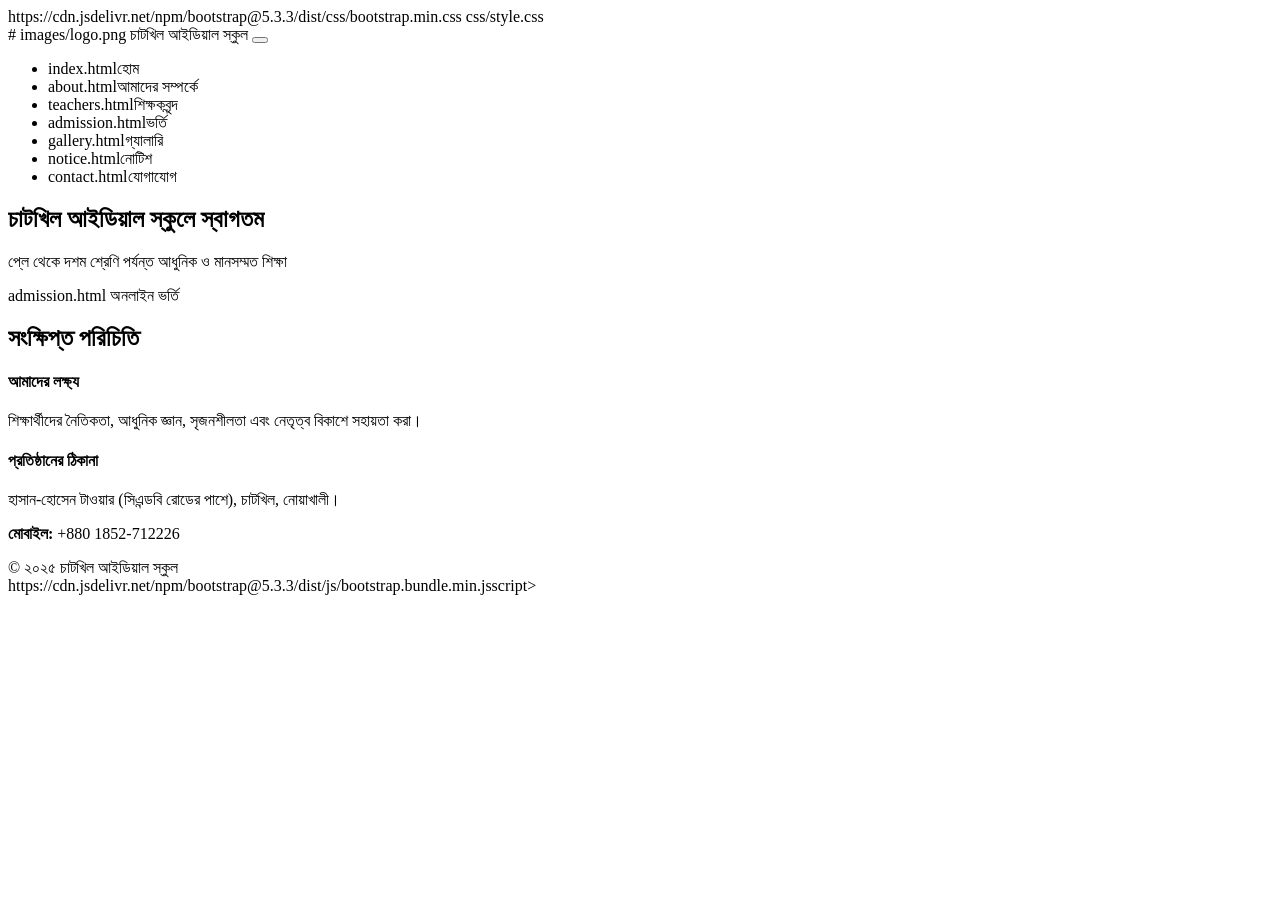
==== commit b2976e19: "Update index.html" ====
--- a/index.html
+++ b/index.html
@@ -1,1218 +1,87 @@
 <!DOCTYPE html>
 <html lang="bn">
 <head>
-  <meta charset="UTF-8" />
-  <meta name="viewport" content="width=device-width, initial-scale=1.0" />
-  <title>চাটখিল আইডিয়াল স্কুল</title>
-  <meta name="description" content="চাটখিল আইডিয়াল স্কুল | প্লে থেকে দশম শ্রেণি পর্যন্ত | আধুনিক নীল-সাদা ওয়েবসাইট" />
-  <style>
-    :root{
-      --primary:#0d5ecb;
-      --primary-2:#0a3d8d;
-      --primary-soft:#edf5ff;
-      --deep:#0a1d39;
-      --text:#1b2737;
-      --muted:#59677a;
-      --white:#ffffff;
-      --line:#dfeafc;
-      --success:#1ca567;
-      --warning:#ffb01f;
-      --shadow:0 18px 42px rgba(14, 62, 128, .12);
-      --radius:22px;
-    }
+<meta charset="UTF-8">
+<meta name="viewport" content="width=device-width, initial-scale=1">
+<title>চাটখিল আইডিয়াল স্কুল</title>
 
-    *{box-sizing:border-box}
-    html{scroll-behavior:smooth}
-    body{
-      margin:0;
-      font-family: "Segoe UI", Tahoma, Geneva, Verdana, sans-serif;
-      line-height:1.65;
-      color:var(--text);
-      background:#f7fbff;
-    }
+https://cdn.jsdelivr.net/npm/bootstrap@5.3.3/dist/css/bootstrap.min.css
+css/style.css
 
-    img{max-width:100%;display:block}
-    a{text-decoration:none;color:inherit}
-    ul,ol{padding:0;margin:0;list-style:none}
-    button,input,textarea{font:inherit}
-    .container{width:min(1200px, calc(100% - 28px));margin:0 auto}
-    .section-head{text-align:center;margin-bottom:30px}
-    .kicker{
-      display:inline-block;
-      background:var(--primary-soft);
-      color:var(--primary-2);
-      border:1px solid rgba(13,94,203,0.15);
-      padding:8px 14px;
-      border-radius:999px;
-      font-size:12px;
-      letter-spacing:.18em;
-      text-transform:uppercase;
-      font-weight:800;
-      margin-bottom:10px;
-    }
-    h2.section-title{
-      margin:0;
-      font-size:clamp(2rem, 3vw, 3rem);
-      color:var(--deep);
-      line-height:1.12;
-    }
-    .section-subtitle{
-      max-width:760px;
-      margin:14px auto 0;
-      color:var(--muted);
-      font-size:1rem;
-    }
-
-    .topbar{
-      background:var(--deep);
-      color:#fff;
-      font-size:14px;
-      padding:10px 0;
-    }
-    .topbar-inner{
-      display:flex;
-      align-items:center;
-      justify-content:space-between;
-      gap:16px;
-      flex-wrap:wrap;
-    }
-    .topbar-links{
-      display:flex;
-      align-items:center;
-      gap:18px;
-      flex-wrap:wrap;
-    }
-    .topbar-links a{
-      color:rgba(255,255,255,.82);
-      font-weight:600;
-    }
-
-    .site-header{
-      position:sticky;
-      top:0;
-      z-index:1000;
-      backdrop-filter: blur(14px);
-      background:rgba(255,255,255,.9);
-      border-bottom:1px solid rgba(10,61,141,.08);
-    }
-    .header-inner{
-      display:flex;
-      align-items:center;
-      justify-content:space-between;
-      gap:16px;
-      min-height:82px;
-    }
-    .brand{
-      display:flex;
-      align-items:center;
-      gap:14px;
-      min-width:0;
-    }
-    .brand-mark{
-      width:62px;height:62px;border-radius:50%;
-      background:linear-gradient(135deg, var(--primary), var(--primary-2), #7eb5ff);
-      display:grid;place-items:center;
-      color:#fff;font-weight:900;font-size:1.75rem;
-      box-shadow:0 14px 28px rgba(13,94,203,.25);
-      position:relative;
-      overflow:hidden;
-    }
-    .brand-mark::before{
-      content:"শ";
-      position:absolute;inset:0;
-      display:grid;place-items:center;
-    }
-    .brand-text h1{
-      margin:0;
-      font-size:clamp(1.15rem, 2vw, 1.8rem);
-      color:var(--deep);
-      line-height:1.1;
-    }
-    .brand-text p{
-      margin:2px 0 0;
-      font-size:.76rem;
-      color:var(--muted);
-      letter-spacing:.06em;
-      text-transform:uppercase;
-      font-weight:700;
-    }
-
-    .main-nav{
-      display:flex;align-items:center;gap:22px;flex-wrap:wrap;
-    }
-    .main-nav a{
-      font-weight:700;
-      color:var(--text);
-      position:relative;
-      padding:4px 0;
-    }
-    .main-nav a::after{
-      content:"";
-      position:absolute;left:0;bottom:-4px;
-      width:0;height:2px;
-      background:var(--primary);
-      transition:width .3s ease;
-    }
-    .main-nav a:hover::after{width:100%}
-    .nav-btn{
-      background:linear-gradient(135deg, var(--primary), var(--primary-2));
-      color:#fff!important;
-      border-radius:12px;
-      padding:12px 18px!important;
-      box-shadow:0 14px 28px rgba(13,94,203,.22);
-    }
-    .nav-btn::after{display:none!important}
-
-    .menu-toggle{
-      display:none;
-      background:#fff;
-      border:1px solid var(--line);
-      border-radius:12px;
-      width:46px;height:46px;cursor:pointer;
-      align-items:center;justify-content:center;flex-direction:column;gap:5px;
-    }
-    .menu-toggle span{
-      display:block;width:23px;height:2.5px;background:var(--deep);border-radius:50px;
-    }
-
-    .hero{
-      position:relative;
-      overflow:hidden;
-      background:
-        linear-gradient(112deg, rgba(7, 22, 46, .78), rgba(12, 86, 180, .7)),
-        url('https://images.unsplash.com/photo-1503676260728-1c00da094a0b?auto=format&fit=crop&w=1600&q=80') center/cover no-repeat;
-      min-height:720px;
-      display:flex;align-items:center;
-    }
-    .hero::before{
-      content:"";
-      position:absolute;
-      inset:0;
-      background:radial-gradient(circle at top right, rgba(255,255,255,.2), transparent 30%);
-    }
-    .hero-inner{
-      position:relative;z-index:1;
-      display:grid;
-      grid-template-columns:1.25fr .75fr;
-      gap:26px;
-      align-items:center;
-      padding:80px 0 70px;
-    }
-    .hero-copy{
-      color:#fff;
-    }
-    .hero-copy .tag{
-      display:inline-block;
-      padding:8px 18px;
-      border-radius:999px;
-      background:rgba(255,255,255,.12);
-      border:1px solid rgba(255,255,255,.2);
-      font-weight:800;
-      letter-spacing:.12em;
-      text-transform:uppercase;
-      font-size:11px;
-      margin-bottom:18px;
-    }
-    .hero-copy h2{
-      margin:0;
-      font-size:clamp(2.5rem, 6vw, 5rem);
-      line-height:.98;
-      letter-spacing:-.06em;
-    }
-    .hero-copy p{
-      max-width:620px;
-      margin:22px 0 28px;
-      font-size:1.08rem;
-      color:rgba(255,255,255,.88);
-    }
-    .hero-actions{
-      display:flex;align-items:center;flex-wrap:wrap;gap:14px;
-    }
-    .btn{
-      display:inline-flex;align-items:center;justify-content:center;
-      padding:14px 22px;border-radius:14px;
-      font-weight:800;transition:.25s ease;
-      border:1px solid transparent;
-    }
-    .btn-primary{
-      background:linear-gradient(135deg, #fff, #edf5ff);
-      color:var(--primary-2);
-      box-shadow:0 18px 28px rgba(0,0,0,.12);
-    }
-    .btn-secondary{
-      background:transparent;
-      border-color:rgba(255,255,255,.35);
-      color:#fff;
-    }
-    .btn:hover{transform:translateY(-2px)}
-
-    .hero-panel{
-      background:rgba(255,255,255,.08);
-      border:1px solid rgba(255,255,255,.2);
-      backdrop-filter:blur(12px);
-      border-radius:26px;
-      padding:24px;
-      box-shadow:var(--shadow);
-    }
-    .notice-box{
-      background:rgba(255,255,255,.12);
-      border:1px solid rgba(255,255,255,.18);
-      border-radius:18px;
-      padding:18px 16px;
-      margin-bottom:18px;
-    }
-    .notice-box strong{
-      display:block;
-      font-size:11px;
-      letter-spacing:.14em;
-      text-transform:uppercase;
-      color:rgba(255,255,255,.75);
-      margin-bottom:8px;
-    }
-    .notice-box p{
-      margin:0;
-      font-weight:800;
-      font-size:1.05rem;
-      color:#fff;
-    }
-
-    .hero-metrics{
-      display:grid;grid-template-columns:repeat(3,1fr);gap:12px;
-    }
-    .metric{
-      background:rgba(255,255,255,.08);
-      border:1px solid rgba(255,255,255,.14);
-      border-radius:16px;
-      padding:16px 12px;
-      text-align:center;
-    }
-    .metric strong{
-      display:block;font-size:1.8rem;line-height:1;color:#fff;margin-bottom:6px;
-    }
-    .metric span{
-      color:rgba(255,255,255,.8);
-      font-size:.8rem;
-      font-weight:700;
-    }
-
-    .stats{
-      background:linear-gradient(180deg, #f3f9ff 0%, #eef6ff 100%);
-      padding:42px 0 12px;
-    }
-    .stats-grid{
-      display:grid;
-      grid-template-columns:repeat(4,1fr);
-      gap:20px;
-    }
-    .stat-card{
-      background:#fff;
-      border:1px solid var(--line);
-      border-radius:18px;
-      padding:28px 18px;
-      text-align:center;
-      box-shadow:0 12px 30px rgba(15, 49, 101, .06);
-    }
-    .stat-card strong{
-      display:block;font-size:2.2rem;color:var(--primary);margin-bottom:8px;
-    }
-    .stat-card span{
-      color:var(--muted);font-weight:700;
-    }
-
-    .about{
-      padding:90px 0 24px;
-    }
-    .about-grid{
-      display:grid;
-      grid-template-columns:1.02fr .98fr;
-      gap:34px;
-      align-items:center;
-    }
-    .photo-box{
-      position:relative;
-      min-height:460px;
-      border-radius:30px;
-      overflow:hidden;
-      background:
-        linear-gradient(135deg, rgba(8,64,143,.38), rgba(9,26,52,.4)),
-        url('https://images.unsplash.com/photo-1503676260728-1c00da094a0b?auto=format&fit=crop&w=1200&q=80') center/cover no-repeat;
-      box-shadow:var(--shadow);
-    }
-    .photo-badge{
-      position:absolute;left:24px;bottom:24px;
-      background:rgba(255,255,255,.95);
-      color:var(--deep);
-      padding:18px 18px 14px;border-radius:18px;
-      width:min(250px, calc(100% - 42px));
-      box-shadow:0 18px 30px rgba(9,26,52,.12);
-    }
-    .photo-badge strong{
-      display:block;font-size:2rem;line-height:1;color:var(--primary);margin-bottom:4px;
-    }
-    .photo-badge span{
-      font-weight:700;color:var(--muted);
-    }
-
-    .about-copy p{
-      margin:0 0 18px;
-      color:var(--muted);
-      font-size:1rem;
-    }
-    .feature-list{
-      display:grid;grid-template-columns:repeat(2, minmax(0,1fr));
-      gap:14px;margin-top:24px;
-    }
-    .feature-item{
-      display:flex;align-items:center;gap:12px;
-      background:var(--primary-soft);
-      border:1px solid var(--line);
-      border-radius:16px;padding:16px 18px;
-      color:var(--deep);
-      font-weight:800;
-    }
-    .feature-badge{
-      width:34px;height:34px;border-radius:12px;
-      background:linear-gradient(135deg, var(--primary), #7eaeff);
-      color:#fff;display:grid;place-items:center;
-      flex-shrink:0;
-      font-size:1.2rem;
-    }
-
-    .why-choose{
-      padding:70px 0 30px;
-    }
-    .why-grid{
-      display:grid;grid-template-columns:repeat(4,1fr);gap:22px;
-      margin-top:24px;
-    }
-    .why-card{
-      background:#fff;border:1px solid var(--line);border-radius:20px;padding:24px 18px;
-      box-shadow:0 10px 24px rgba(13,94,203,.05);
-      transition:.25s ease;
-    }
-    .why-card:hover{transform:translateY(-4px); box-shadow:0 20px 36px rgba(13,94,203,.08);}
-    .icon-box{
-      width:60px;height:60px;border-radius:16px;
-      display:grid;place-items:center;
-      background:linear-gradient(135deg, var(--primary-soft), #dfeeff);
-      color:var(--primary-2);
-      font-size:1.7rem;
-      margin-bottom:16px;
-    }
-    .why-card h3{
-      margin:0 0 10px;color:var(--deep);font-size:1.2rem;
-    }
-    .why-card p{
-      margin:0;color:var(--muted);font-size:.96rem;
-    }
-
-    .teachers{
-      padding:72px 0 30px;
-    }
-    .teacher-grid{
-      display:grid;grid-template-columns:repeat(4,1fr);gap:22px;margin-top:28px;
-    }
-    .teacher-card{
-      background:#fff;border:1px solid var(--line);border-radius:22px;padding:18px 18px 14px;
-      box-shadow:0 12px 30px rgba(16, 57, 111, .06);
-      transition:.25s ease;
-    }
-    .teacher-card:hover{transform:translateY(-4px);box-shadow:0 18px 34px rgba(16,57,111,.09);}
-    .avatar{
-      width:88px;height:88px;border-radius:50%;margin:4px auto 16px;
-      display:grid;place-items:center;
-      background:linear-gradient(135deg, #eaf3ff, #d8e9ff);
-      color:var(--primary);font-weight:900;font-size:2rem;border:3px solid #dfeafc;
-    }
-    .teacher-card h3{
-      margin:0;color:var(--deep);font-size:1.08rem;text-align:center;
-    }
-    .teacher-role{
-      display:block;text-align:center;color:var(--primary);font-size:.82rem;
-      text-transform:uppercase;letter-spacing:.08em;font-weight:800;margin:10px 0 8px;
-    }
-    .teacher-card p{
-      text-align:center;color:var(--muted);margin:0;font-size:.95rem;
-    }
-
-    .management{
-      padding:72px 0 20px;
-    }
-    .manage-grid{
-      display:grid;grid-template-columns:repeat(2,1fr);gap:18px;margin-top:26px;
-    }
-    .manage-item{
-      background:linear-gradient(180deg, #f9fbff 0%, #edf5ff 100%);
-      border:1px solid var(--line);
-      border-radius:18px;padding:18px 18px 14px;
-    }
-    .manage-item strong{
-      display:block;color:var(--deep);font-size:1.02rem;margin-bottom:6px;
-    }
-    .manage-item span{
-      color:var(--muted);font-weight:700;
-    }
-
-    .classes{
-      padding:74px 0 22px;
-    }
-    .class-grid{
-      display:grid;grid-template-columns:repeat(3,1fr);gap:22px;margin-top:26px;
-    }
-    .class-card{
-      background:#fff;border:1px solid var(--line);border-radius:22px;padding:24px 22px;
-      box-shadow:0 12px 28px rgba(10, 28, 58, .05);
-    }
-    .class-card h3{
-      margin:0 0 12px;color:var(--deep);font-size:1.35rem;
-    }
-    .class-card ul{
-      list-style:disc;padding-left:18px;line-height:2;color:var(--muted);
-    }
-    .class-card li::marker{color:var(--primary)}
-
-    .cta{
-      padding:34px 0 10px;
-    }
-    .cta-box{
-      background:linear-gradient(115deg, var(--primary-2), var(--primary));
-      border-radius:28px;
-      padding:30px 28px;
-      color:#fff;
-      display:flex;align-items:center;justify-content:space-between;gap:20px;flex-wrap:wrap;
-      box-shadow:0 20px 44px rgba(10,61,141,.25);
-    }
-    .cta-box h3{
-      margin:0 0 6px;font-size:clamp(1.7rem, 3vw, 2.3rem);
-    }
-    .cta-box p{
-      margin:0;color:rgba(255,255,255,.85);font-size:1rem;
-    }
-    .cta-box .btn-primary{
-      background:#fff;color:var(--primary-2);
-      padding:14px 22px;
-    }
-
-    .notice{
-      padding:74px 0 30px;
-    }
-    .notice-grid{
-      display:grid;grid-template-columns:repeat(3,1fr);gap:22px;margin-top:26px;
-    }
-    .notice-card{
-      background:#fff;border:1px solid var(--line);border-radius:22px;overflow:hidden;
-      box-shadow:0 12px 28px rgba(10,28,58,.05);
-    }
-    .notice-image{
-      height:180px;
-      background-size:cover;background-position:center;
-    }
-    .notice-body{
-      padding:20px 18px 18px;
-    }
-    .tag{
-      display:inline-block;background:var(--primary-soft);color:var(--primary-2);
-      padding:7px 10px;border-radius:999px;font-size:11px;letter-spacing:.08em;
-      font-weight:900;text-transform:uppercase;
-    }
-    .notice-body h3{
-      margin:14px 0 10px;font-size:1.18rem;color:var(--deep);line-height:1.4;
-    }
-    .notice-body p{
-      margin:0;color:var(--muted);
-    }
-
-    .gallery{
-      padding:74px 0 30px;
-    }
-    .gallery-grid{
-      display:grid;grid-template-columns:repeat(4,1fr);gap:18px;margin-top:26px;
-    }
-    .gallery-item{
-      height:220px;border-radius:18px;overflow:hidden;position:relative;
-      background-size:cover;background-position:center;
-      box-shadow:0 14px 26px rgba(10,28,58,.08);
-    }
-    .gallery-item::after{
-      content:"";position:absolute;inset:0;
-      background:linear-gradient(to top, rgba(9,20,36,.36), rgba(255,255,255,.04));
-    }
-
-    .contact{
-      padding:74px 0 20px;
-    }
-    .contact-grid{
-      display:grid;grid-template-columns:.9fr 1.1fr;gap:26px;align-items:stretch;margin-top:24px;
-    }
-    .contact-card{
-      background:linear-gradient(180deg,#f8fbff,#edf5ff);
-      border:1px solid var(--line);
-      border-radius:26px;padding:26px;
-      box-shadow:0 12px 30px rgba(12, 52, 107, .06);
-    }
-    .contact-card h3{
-      margin:0 0 14px;color:var(--deep);font-size:1.9rem;
-    }
-    .contact-list{
-      display:grid;gap:12px;margin-top:18px;
-    }
-    .contact-row{
-      display:flex;align-items:center;gap:12px;color:var(--text);font-weight:700;
-    }
-    .contact-icon{
-      width:42px;height:42px;border-radius:12px;background:var(--primary-soft);display:grid;place-items:center;
-      color:var(--primary);font-size:1.2rem;flex-shrink:0;
-    }
-
-    .form-box{
-      background:#fff;border:1px solid var(--line);border-radius:26px;padding:24px;
-      box-shadow:0 12px 28px rgba(12, 52, 107, .06);
-    }
-    form{
-      display:grid;gap:14px;
-    }
-    .field-grid{
-      display:grid;grid-template-columns:repeat(2,1fr);gap:14px;
-    }
-    .field{
-      display:grid;gap:8px;
-    }
-    .field label{
-      font-weight:800;color:var(--deep);font-size:.95rem;
-    }
-    .field input,.field textarea{
-      width:100%;padding:14px 14px;border:1px solid var(--line);border-radius:12px;
-      background:#f9fbff;color:var(--text);outline:none;
-    }
-    .field input:focus,.field textarea:focus{
-      border-color:rgba(13,94,203,.55);box-shadow:0 0 0 4px rgba(13,94,203,.08);
-    }
-    .submit{
-      border:none;background:linear-gradient(135deg, var(--primary), var(--primary-2));color:#fff;
-      padding:14px 18px;border-radius:12px;font-weight:800;cursor:pointer;
-      transition:.2s ease;
-    }
-    .submit:hover{transform:translateY(-1px)}
-    .form-status{
-      min-height:24px;
-      font-size:.95rem;
-      font-weight:700;
-      color:var(--success);
-    }
-
-    .footer{
-      margin-top:50px;
-      background:var(--deep);
-      color:rgba(255,255,255,.85);
-      padding:28px 0;
-    }
-    .footer-inner{
-      display:flex;align-items:center;justify-content:space-between;gap:18px;flex-wrap:wrap;
-    }
-    .footer-links{
-      display:flex;align-items:center;gap:18px;flex-wrap:wrap;
-      font-weight:700;
-    }
-
-    @media (max-width: 1040px){
-      .hero-inner,.about-grid,.contact-grid{grid-template-columns:1fr}
-      .teacher-grid{grid-template-columns:repeat(2,1fr)}
-      .teacher-grid .teacher-card:nth-child(n){min-width:0}
-      .why-grid{grid-template-columns:repeat(2,1fr)}
-      .class-grid,.notice-grid,.gallery-grid{grid-template-columns:repeat(2,1fr)}
-      .stats-grid{grid-template-columns:repeat(2,1fr)}
-    }
-
-    @media (max-width: 760px){
-      .menu-toggle{display:flex}
-      .main-nav{
-        display:none;
-        width:100%;
-        flex-direction:column;
-        align-items:flex-start;
-        gap:12px;
-        padding:10px 0 14px;
-      }
-      .main-nav.open{display:flex}
-      .header-inner{flex-wrap:wrap;align-items:center}
-      .hero{min-height:620px}
-      .hero-copy h2{font-size:2.8rem}
-      .field-grid,.feature-list,.manage-grid,.why-grid,.teacher-grid,.class-grid,.notice-grid,.gallery-grid,.stats-grid{grid-template-columns:1fr}
-      .cta-box{align-items:flex-start}
-    }
-  </style>
 </head>
 <body>
 
-  <div class="topbar">
-    <div class="container topbar-inner">
-      <div class="topbar-links">
-        <span>📍 হাসান-হোসেন টাওয়ার, সিএন্ডবি রোডের পাশে, চাটখিল, নোয়াখালী</span>
-        <span>📞 +880 1852-712226</span>
-      </div>
-      <a href="#contact">যোগাযোগ করুন</a>
-    </div>
-  </div>
+<nav class="navbar navbar-expand-lg">
+<div class="container">
 
-  <header class="site-header">
-    <div class="container header-inner">
-      <div class="brand">
-        <div class="brand-mark" aria-label="School logo"></div>
-        <div class="brand-text">
-          <h1>চাটখিল আইডিয়াল স্কুল</h1>
-          <p>প্লে থেকে দশম শ্রেণি</p>
-        </div>
-      </div>
+#
+images/logo.png
+চাটখিল আইডিয়াল স্কুল
+</a>
 
-      <button class="menu-toggle" aria-label="Open menu" aria-expanded="false">
-        <span></span><span></span><span></span>
-      </button>
+<button class="navbar-toggler bg-light" data-bs-toggle="collapse" data-bs-target="#menu">
+<span class="navbar-toggler-icon"></span>
+</button>
 
-      <nav class="main-nav" id="nav">
-        <a href="#about">আমাদের সম্পর্কে</a>
-        <a href="#why">কেন আমাদের?</a>
-        <a href="#teachers">শিক্ষকবৃন্দ</a>
-        <a href="#classes">শ্রেণি</a>
-        <a href="#notice">নোটিশ</a>
-        <a href="#gallery">গ্যালারি</a>
-        <a href="#contact" class="nav-btn">ভর্তি আবেদন</a>
-      </nav>
-    </div>
-  </header>
+<div class="collapse navbar-collapse" id="menu">
+<ul class="navbar-nav ms-auto">
+<li class="nav-item">index.htmlহোম</a></li>
+<li class="nav-item">about.htmlআমাদের সম্পর্কে</a></li>
+<li class="nav-item">teachers.htmlশিক্ষকবৃন্দ</a></li>
+<li class="nav-item">admission.htmlভর্তি</a></li>
+<li class="nav-item">gallery.htmlগ্যালারি</a></li>
+<li class="nav-item">notice.htmlনোটিশ</a></li>
+<li class="nav-item">contact.htmlযোগাযোগ</a></li>
+</ul>
+</div>
 
-  <section class="hero">
-    <div class="container hero-inner">
-      <div class="hero-copy">
-        <span class="tag">শিক্ষা, নৈতিকতা ও অগ্রগতি</span>
-        <h2>ভবিষ্যৎ গড়ার<br>সেরা শিক্ষা</h2>
-        <p>
-          চাটখিল আইডিয়াল স্কুলে শিক্ষার্থীদের মানসম্মত শিক্ষা, সুন্দর পরিবেশ, নৈতিক মূল্যবোধ এবং শৃঙ্খল জীবনের
-          ভিত্তি তৈরি করা হয়। আমরা শিশুর শারীরিক, বুদ্ধিগত, সামাজিক ও নৈতিক বিকাশের জন্য সুনির্দিষ্ট পদক্ষেপ নিয়ে থাকি।
-        </p>
-        <div class="hero-actions">
-          <a href="#about" class="btn btn-primary">আরও জানুন</a>
-          <a href="#contact" class="btn btn-secondary">যোগাযোগ করুন</a>
-        </div>
-      </div>
+</div>
+</nav>
 
-      <div class="hero-panel">
-        <div class="notice-box">
-          <strong>সর্বশেষ সংবাদ</strong>
-          <p>ভর্তি চলমান • প্লে থেকে দশম শ্রেণি</p>
-        </div>
+<section class="hero">
+<h1>চাটখিল আইডিয়াল স্কুলে স্বাগতম</h1>
+<p>প্লে থেকে দশম শ্রেণি পর্যন্ত আধুনিক ও মানসম্মত শিক্ষা</p>
+admission.html
+অনলাইন ভর্তি
+</a>
+</section>
 
-        <div class="hero-metrics">
-          <div class="metric">
-            <strong>12+</strong>
-            <span>স্টাফ</span>
-          </div>
-          <div class="metric">
-            <strong>10</strong>
-            <span>শ্রেণি</span>
-          </div>
-          <div class="metric">
-            <strong>500+</strong>
-            <span>শিক্ষার্থী</span>
-          </div>
-        </div>
-      </div>
-    </div>
-  </section>
+<div class="container py-5">
 
-  <section class="stats">
-    <div class="container">
-      <div class="stats-grid">
-        <div class="stat-card">
-          <strong>10+</strong>
-          <span>শ্রেণি</span>
-        </div>
-        <div class="stat-card">
-          <strong>12+</strong>
-          <span>শিক্ষক ও স্টাফ</span>
-        </div>
-        <div class="stat-card">
-          <strong>500+</strong>
-          <span>শিক্ষার্থী</span>
-        </div>
-        <div class="stat-card">
-          <strong>15+</strong>
-          <span>বছরের অভিজ্ঞতা</span>
-        </div>
-      </div>
-    </div>
-  </section>
+<h2 class="section-title">সংক্ষিপ্ত পরিচিতি</h2>
 
-  <section class="about" id="about">
-    <div class="container">
-      <div class="section-head">
-        <span class="kicker">আমাদের সম্পর্কে</span>
-        <h2 class="section-title">শিক্ষা ও নৈতিকতার সুন্দর সমন্বয়</h2>
-        <p class="section-subtitle">
-          আমাদের লক্ষ্য হচ্ছে শিশুদের মেধা, চরিত্র, নেতৃত্ব ও নৈতিক মূল্যবোধকে গড়ে তোলা, যাতে তারা সুনির্দিষ্ট লক্ষ্য নিয়ে
-          এগিয়ে যেতে পারে।
-        </p>
-      </div>
+<div class="row">
 
-      <div class="about-grid">
-        <div class="photo-box">
-          <div class="photo-badge">
-            <strong>মানসম্মত</strong>
-            <span>গুণগত শিক্ষা ও সুন্দর পরিবেশ</span>
-          </div>
-        </div>
+<div class="col-md-6">
+<div class="card p-4">
+<h4>আমাদের লক্ষ্য</h4>
+<p>
+শিক্ষার্থীদের নৈতিকতা, আধুনিক জ্ঞান,
+সৃজনশীলতা এবং নেতৃত্ব বিকাশে সহায়তা করা।
+</p>
+</div>
+</div>
 
-        <div class="about-copy">
-          <p>
-            চাটখিল আইডিয়াল স্কুল একটি শিক্ষামূলক প্রতিষ্ঠান যেখানে প্লে থেকে দশম শ্রেণি পর্যন্ত শিক্ষার্থীদের জন্য
-            মানসম্মত পাঠদানের ব্যবস্থা রয়েছে। শিক্ষার্থীদের শৃঙ্খলা, মূল্যবোধ, সৃজনশীলতা ও সামাজিক দায়িত্ববোধের
-            মধ্যে সমন্বয় গঠনের দিকে আমরা সর্বোচ্চ গুরুত্ব দিই।
-          </p>
-          <p>
-            আমাদের শিক্ষকবৃন্দ, স্টাফ ও পরিচালনা কমিটি শিক্ষার্থীদের জন্য নিরাপদ, আনন্দময় ও চর্চামূলক শিক্ষা পরিবেশ
-            নিশ্চিত করে থাকেন। একইসাথে আমরা অভিভাবকদের সঙ্গে নিয়মিত সমন্বয় রেখে শিশুর সামগ্রিক বিকাশের জন্য কাজ করি।
-          </p>
+<div class="col-md-6">
+<div class="card p-4">
+<h4>প্রতিষ্ঠানের ঠিকানা</h4>
+<p>
+হাসান-হোসেন টাওয়ার (সিএন্ডবি রোডের পাশে),
+চাটখিল, নোয়াখালী।
+</p>
+<p><strong>মোবাইল:</strong> +880 1852-712226</p>
+</div>
+</div>
 
-          <div class="feature-list">
-            <div class="feature-item">
-              <span class="feature-badge">✓</span>
-              <span>মানসম্মত শিক্ষা</span>
-            </div>
-            <div class="feature-item">
-              <span class="feature-badge">✓</span>
-              <span>ভাল পরিবেশ</span>
-            </div>
-            <div class="feature-item">
-              <span class="feature-badge">✓</span>
-              <span>শৃঙ্খল জীবন</span>
-            </div>
-            <div class="feature-item">
-              <span class="feature-badge">✓</span>
-              <span>নৈতিক বিকাশ</span>
-            </div>
-          </div>
-        </div>
-      </div>
-    </div>
-  </section>
+</div>
 
-  <section class="why-choose" id="why">
-    <div class="container">
-      <div class="section-head">
-        <span class="kicker">কেন আমাদের?</span>
-        <h2 class="section-title">একটি সুন্দর ও নিরাপদ শিক্ষার পরিবেশ</h2>
-      </div>
+</div>
 
-      <div class="why-grid">
-        <div class="why-card">
-          <div class="icon-box">🎓</div>
-          <h3>মানসম্মত পাঠদান</h3>
-          <p>শিক্ষার্থীদের জন্য সুশৃঙ্খল, কার্যকর ও মানসম্মত শিক্ষার পরিবেশ নিশ্চিত করা হয়।</p>
-        </div>
+<footer>
+© ২০২৫ চাটখিল আইডিয়াল স্কুল
+</footer>
 
-        <div class="why-card">
-          <div class="icon-box">🧠</div>
-          <h3>সৃজনশীল বিকাশ</h3>
-          <p>বুদ্ধিবৃত্তিক ও সৃজনশীল চর্চার মাধ্যমে শিশুদের বিকাশকে উৎসাহিত করা হয়।</p>
-        </div>
+https://cdn.jsdelivr.net/npm/bootstrap@5.3.3/dist/js/bootstrap.bundle.min.jsscript>
 
-        <div class="why-card">
-          <div class="icon-box">🤝</div>
-          <h3>শিক্ষক-শিক্ষার্থী সম্পর্ক</h3>
-          <p>ভালো সম্পর্ক ও স্নেহপূর্ণ পরিবেশে শিশুদের আত্মবিশ্বাস ও অনুপ্রেরণা বৃদ্ধি পায়।</p>
-        </div>
-
-        <div class="why-card">
-          <div class="icon-box">🏫</div>
-          <h3>সুরক্ষিত পরিবেশ</h3>
-          <p>নিরাপদ ও আনন্দময় পরিবেশে শিক্ষার্থীরা শেখার প্রতি আগ্রহী ও আত্মবিশ্বাসী হয়ে ওঠে।</p>
-        </div>
-      </div>
-    </div>
-  </section>
-
-  <section class="teachers" id="teachers">
-    <div class="container">
-      <div class="section-head">
-        <span class="kicker">শিক্ষকবৃন্দ</span>
-        <h2 class="section-title">দক্ষ ও আন্তরিক মানবসম্পদ</h2>
-      </div>
-
-      <div class="teacher-grid">
-        <article class="teacher-card">
-          <div class="avatar">আই</div>
-          <h3>মোহাম্মদ আইউব আলী</h3>
-          <span class="teacher-role">প্রধান শিক্ষক</span>
-          <p>বি.এস.সি, বি.এড</p>
-        </article>
-
-        <article class="teacher-card">
-          <div class="avatar">স</div>
-          <h3>গাজী মোঃ সালাউদ্দীন</h3>
-          <span class="teacher-role">সহকারী শিক্ষক</span>
-          <p>শিক্ষণ ও শৃঙ্খলা</p>
-        </article>
-
-        <article class="teacher-card">
-          <div class="avatar">ই</div>
-          <h3>ইলিয়াস কাঞ্চন</h3>
-          <span class="teacher-role">সহকারী শিক্ষক</span>
-          <p>শিক্ষা ও পাঠদানের দক্ষতা</p>
-        </article>
-
-        <article class="teacher-card">
-          <div class="avatar">হ</div>
-          <h3>হাসান তারেক</h3>
-          <span class="teacher-role">সহকারী শিক্ষক</span>
-          <p>শিক্ষার্থী বিকাশ</p>
-        </article>
-
-        <article class="teacher-card">
-          <div class="avatar">জ</div>
-          <h3>জাফর ইকবাল</h3>
-          <span class="teacher-role">সহকারী শিক্ষক</span>
-          <p>শিক্ষা পরিষেবা</p>
-        </article>
-
-        <article class="teacher-card">
-          <div class="avatar">র</div>
-          <h3>আব্দুর রহমান</h3>
-          <span class="teacher-role">সহকারী মৌলভী</span>
-          <p>দ্বীনী শিক্ষা</p>
-        </article>
-
-        <article class="teacher-card">
-          <div class="avatar">আ</div>
-          <h3>শাহ আলম</h3>
-          <span class="teacher-role">সহকারী শিক্ষক</span>
-          <p>শিক্ষণ ও অনুশীলন</p>
-        </article>
-
-        <article class="teacher-card">
-          <div class="avatar">ম</div>
-          <h3>সুমাইয়া খানম মীম</h3>
-          <span class="teacher-role">সহকারী শিক্ষিকা</span>
-          <p>শিক্ষার্থী বিকাশ</p>
-        </article>
-
-        <article class="teacher-card">
-          <div class="avatar">ক</div>
-          <h3>কামরুজ্জামান কণক</h3>
-          <span class="teacher-role">সহকারী শিক্ষিকা</span>
-          <p>শিক্ষা ও মূল্যবোধ</p>
-        </article>
-
-        <article class="teacher-card">
-          <div class="avatar">ন</div>
-          <h3>জান্নাতুল নাইমা</h3>
-          <span class="teacher-role">সহকারী শিক্ষিকা</span>
-          <p>শিক্ষা কার্যক্রম</p>
-        </article>
-
-        <article class="teacher-card">
-          <div class="avatar">শ</div>
-          <h3>শহিদ উল্ল্যা</h3>
-          <span class="teacher-role">অফিস সহকারী</span>
-          <p>কম্পিউটার অপারেটর</p>
-        </article>
-
-        <article class="teacher-card">
-          <div class="avatar">উ</div>
-          <h3>উম্মে সালমা</h3>
-          <span class="teacher-role">খণ্ডকালীন শিক্ষিকা</span>
-          <p>সহযোগী শিক্ষা</p>
-        </article>
-      </div>
-    </div>
-  </section>
-
-  <section class="management">
-    <div class="container">
-      <div class="section-head">
-        <span class="kicker">পরিচালনা পর্ষদ</span>
-        <h2 class="section-title">নির্বাচিত নেতৃত্ব ও নির্দেশনা</h2>
-      </div>
-
-      <div class="manage-grid">
-        <div class="manage-item">
-          <strong>চেয়ারম্যান</strong>
-          <span>জাকির হোসেন</span>
-        </div>
-
-        <div class="manage-item">
-          <strong>সভাপতি</strong>
-          <span>নূর হোসেন রিয়াজ</span>
-        </div>
-
-        <div class="manage-item">
-          <strong>সেক্রেটারি</strong>
-          <span>আরিফ হোসেন</span>
-        </div>
-
-        <div class="manage-item">
-          <strong>সদস্য সচিব</strong>
-          <span>মোহাম্মদ আইউব আলী (প্রধান শিক্ষক)</span>
-        </div>
-
-        <div class="manage-item">
-          <strong>পরিচালক</strong>
-          <span>রবিউল হোসাইন</span>
-        </div>
-
-        <div class="manage-item">
-          <strong>অবস্থান</strong>
-          <span>হাসান-হোসেন টাওয়ার, সিএন্ডবি রোডের পাশে, চাটখিল, নোয়াখালী</span>
-        </div>
-      </div>
-    </div>
-  </section>
-
-  <section class="classes" id="classes">
-    <div class="container">
-      <div class="section-head">
-        <span class="kicker">শ্রেণিসমূহ</span>
-        <h2 class="section-title">প্লে থেকে দশম শ্রেণি পর্যন্ত</h2>
-      </div>
-
-      <div class="class-grid">
-        <article class="class-card">
-          <h3>প্লে-৩</h3>
-          <ul>
-            <li>প্রারম্ভিক শিক্ষা ও ভাষা বিকাশ</li>
-            <li>খেলা, গল্প ও সৃজনশীলতা</li>
-            <li>সহজ মৌলিক অভ্যাস গঠন</li>
-          </ul>
-        </article>
-
-        <article class="class-card">
-          <h3>৪-৫ শ্রেণি</h3>
-          <ul>
-            <li>ভাষা, গণিত ও বিজ্ঞান</li>
-            <li>লেখা-প্রতিটি ও সমস্যা সমাধান</li>
-            <li>নিয়ম-শৃঙ্খলা ও অংশগ্রহণ</li>
-          </ul>
-        </article>
-
-        <article class="class-card">
-          <h3>৬-৮ শ্রেণি</h3>
-          <ul>
-            <li>বিষয়ভিত্তিক পাঠদান</li>
-            <li>পরীক্ষা ও অনুশীলন</li>
-            <li>সামাজিক ও নৈতিক গঠন</li>
-          </ul>
-        </article>
-
-        <article class="class-card">
-          <h3>৯-১০ শ্রেণি</h3>
-          <ul>
-            <li>এসএসসি প্রস্তুতি</li>
-            <li>ক্লাসরুম ও পরীক্ষা অনুশীলন</li>
-            <li>উচ্চশিক্ষার জন্য প্রস্তুতি</li>
-          </ul>
-        </article>
-
-        <article class="class-card">
-          <h3>ভর্তি তথ্য</h3>
-          <ul>
-            <li>ভর্তি চলমান</li>
-            <li>খুব দ্রুত আবেদন করুন</li>
-            <li>অভিভাবক-শিক্ষক সমন্বয়</li>
-          </ul>
-        </article>
-
-        <article class="class-card">
-          <h3>শিক্ষা সিস্টেম</h3>
-          <ul>
-            <li>অভিজ্ঞ শিক্ষকবৃন্দ</li>
-            <li>সহজ ও প্রতিফলনমূলক শিক্ষা</li>
-            <li>নিরাপদ ও আনন্দময় পরিবেশ</li>
-          </ul>
-        </article>
-      </div>
-    </div>
-  </section>
-
-  <section class="cta">
-    <div class="container">
-      <div class="cta-box">
-        <div>
-          <h3>ভর্তি সম্পর্কে জানতে চান?</h3>
-          <p>আজই যোগাযোগ করুন। আমাদের টিম আপনার সব প্রশ্নের উত্তর দেবে।</p>
-        </div>
-        <a href="#contact" class="btn btn-primary">ভর্তি আবেদন</a>
-      </div>
-    </div>
-  </section>
-
-  <section class="notice" id="notice">
-    <div class="container">
-      <div class="section-head">
-        <span class="kicker">নোটিশ ও খবর</span>
-        <h2 class="section-title">সর্বশেষ আপডেট</h2>
-      </div>
-
-      <div class="notice-grid">
-        <article class="notice-card">
-          <div class="notice-image" style="background-image:url('https://images.unsplash.com/photo-1522202176988-66273c2fd55f?auto=format&fit=crop&w=900&q=80');"></div>
-          <div class="notice-body">
-            <span class="tag">নোটিশ</span>
-            <h3>নতুন শিক্ষাবর্ষে ভর্তি কার্যক্রম শুরু হয়েছে</h3>
-            <p>প্লে থেকে দশম শ্রেণি পর্যন্ত ভর্তি চলমান। দ্রুত ফর্ম পূরণ করুন।</p>
-          </div>
-        </article>
-
-        <article class="notice-card">
-          <div class="notice-image" style="background-image:url('https://images.unsplash.com/photo-1513258496099-48168024aec0?auto=format&fit=crop&w=900&q=80');"></div>
-          <div class="notice-body">
-            <span class="tag">ইভেন্ট</span>
-            <h3>বার্ষিক ক্রীড়া ও সাংস্কৃতিক অনুষ্ঠান</h3>
-            <p>শিক্ষার্থীদের অংশগ্রহণের জন্য অনুরোধ জানানো হয়েছে।</p>
-          </div>
-        </article>
-
-        <article class="notice-card">
-          <div class="notice-image" style="background-image:url('https://images.unsplash.com/photo-1503676260728-1c00da094a0b?auto=format&fit=crop&w=900&q=80');"></div>
-          <div class="notice-body">
-            <span class="tag">শিক্ষা</span>
-            <h3>মানোন্নয়ন ও পাঠ্যক্রম মডিউল</h3>
-            <p>সর্বোত্তম শিক্ষার জন্য নতুন কার্যক্রম চালু রাখা হয়েছে।</p>
-          </div>
-        </article>
-      </div>
-    </div>
-  </section>
-
-  <section class="gallery" id="gallery">
-    <div class="container">
-      <div class="section-head">
-        <span class="kicker">গ্যালারি</span>
-        <h2 class="section-title">আমাদের স্কুলের মুহূর্তগুলো</h2>
-      </div>
-
-      <div class="gallery-grid">
-        <div class="gallery-item" style="background-image:url('https://images.unsplash.com/photo-1503676260728-1c00da094a0b?auto=format&fit=crop&w=900&q=80');"></div>
-        <div class="gallery-item" style="background-image:url('https://images.unsplash.com/photo-1513258496099-48168024aec0?auto=format&fit=crop&w=900&q=80');"></div>
-        <div class="gallery-item" style="background-image:url('https://images.unsplash.com/photo-1522202176988-66273c2fd55f?auto=format&fit=crop&w=900&q=80');"></div>
-        <div class="gallery-item" style="background-image:url('https://images.unsplash.com/photo-1509062522246-3755977927d7?auto=format&fit=crop&w=900&q=80');"></div>
-        <div class="gallery-item" style="background-image:url('https://images.unsplash.com/photo-1523240795612-9a054b0db644?auto=format&fit=crop&w=900&q=80');"></div>
-        <div class="gallery-item" style="background-image:url('https://images.unsplash.com/photo-1517486808906-6ca8b3d465cf?auto=format&fit=crop&w=900&q=80');"></div>
-        <div class="gallery-item" style="background-image:url('https://images.unsplash.com/photo-1544717305-2782549b5136?auto=format&fit=crop&w=900&q=80');"></div>
-        <div class="gallery-item" style="background-image:url('https://images.unsplash.com/photo-1503676260728-1c00da094a0b?auto=format&fit=crop&w=900&q=80');"></div>
-      </div>
-    </div>
-  </section>
-
-  <section class="contact" id="contact">
-    <div class="container">
-      <div class="section-head">
-        <span class="kicker">যোগাযোগ</span>
-        <h2 class="section-title">আমাদের সাথে কথা বলুন</h2>
-      </div>
-
-      <div class="contact-grid">
-        <div class="contact-card">
-          <h3>চাটখিল আইডিয়াল স্কুল</h3>
-          <div class="contact-list">
-            <div class="contact-row">
-              <div class="contact-icon">📍</div>
-              <span>হাসান-হোসেন টাওয়ার, সিএন্ডবি রোডের পাশে, চাটখিল, নোয়াখালী</span>
-            </div>
-
-            <div class="contact-row">
-              <div class="contact-icon">📞</div>
-              <span><a href="tel:+8801852712226">+880 1852-712226</a></span>
-            </div>
-
-            <div class="contact-row">
-              <div class="contact-icon">✉️</div>
-              <span>info@chatkhilidealschool.edu.bd</span>
-            </div>
-
-            <div class="contact-row">
-              <div class="contact-icon">🕘</div>
-              <span>সকাল ৯:১৫টা থেকে বিকাল ২:১০টা</span>
-            </div>
-          </div>
-        </div>
-
-        <div class="form-box">
-          <form id="admissionForm">
-            <div class="field-grid">
-              <div class="field">
-                <label for="name">নাম</label>
-                <input id="name" type="text" placeholder="আপনার নাম লিখুন" required />
-              </div>
-
-              <div class="field">
-                <label for="phone">ফোন নম্বর</label>
-                <input id="phone" type="tel" placeholder="+880..." required />
-              </div>
-            </div>
-
-            <div class="field-grid">
-              <div class="field">
-                <label for="class">শ্রেণি</label>
-                <input id="class" type="text" placeholder="যেমন: প্লে, ৫ম, ৮ম" required />
-              </div>
-
-              <div class="field">
-                <label for="subject">বিষয়</label>
-                <input id="subject" type="text" placeholder="ভর্তি/জিজ্ঞাসা" required />
-              </div>
-            </div>
-
-            <div class="field">
-              <label for="message">বার্তা</label>
-              <textarea id="message" rows="5" placeholder="আপনার বার্তা লিখুন..." required></textarea>
-            </div>
-
-            <button class="submit" type="submit">বার্তা পাঠান</button>
-            <div class="form-status" id="formStatus"></div>
-          </form>
-        </div>
-      </div>
-    </div>
-  </section>
-
-  <footer class="footer">
-    <div class="container footer-inner">
-      <div>© <span id="year"></span> চাটখিল আইডিয়াল স্কুল</div>
-      <div class="footer-links">
-        <a href="#about">আমাদের সম্পর্কে</a>
-        <a href="#teachers">শিক্ষকবৃন্দ</a>
-        <a href="#contact">যোগাযোগ</a>
-      </div>
-    </div>
-  </footer>
-
-  <script>
-    const nav = document.getElementById("nav");
-    const menuToggle = document.querySelector(".menu-toggle");
-
-    menuToggle.addEventListener("click", function(){
-      nav.classList.toggle("open");
-      const expanded = nav.classList.contains("open");
-      menuToggle.setAttribute("aria-expanded", expanded);
-    });
-
-    document.getElementById("year").textContent = new Date().getFullYear();
-
-    document.getElementById("admissionForm").addEventListener("submit", function(e){
-      e.preventDefault();
-
-      const formStatus = document.getElementById("formStatus");
-      const name = document.getElementById("name").value.trim();
-      const phone = document.getElementById("phone").value.trim();
-
-      if (!name || !phone) {
-        formStatus.textContent = "দয়া করে নাম ও ফোন নম্বর লিখুন।";
-        formStatus.style.color = "#d13232";
-        return;
-      }
-
-      formStatus.textContent = "আপনার বার্তা পাঠানো হয়েছে। আমরা শীঘ্রই আপনার সাথে যোগাযোগ করব।";
-      formStatus.style.color = "#1ca567";
-      this.reset();
-    });
-  </script>
 </body>
 </html>
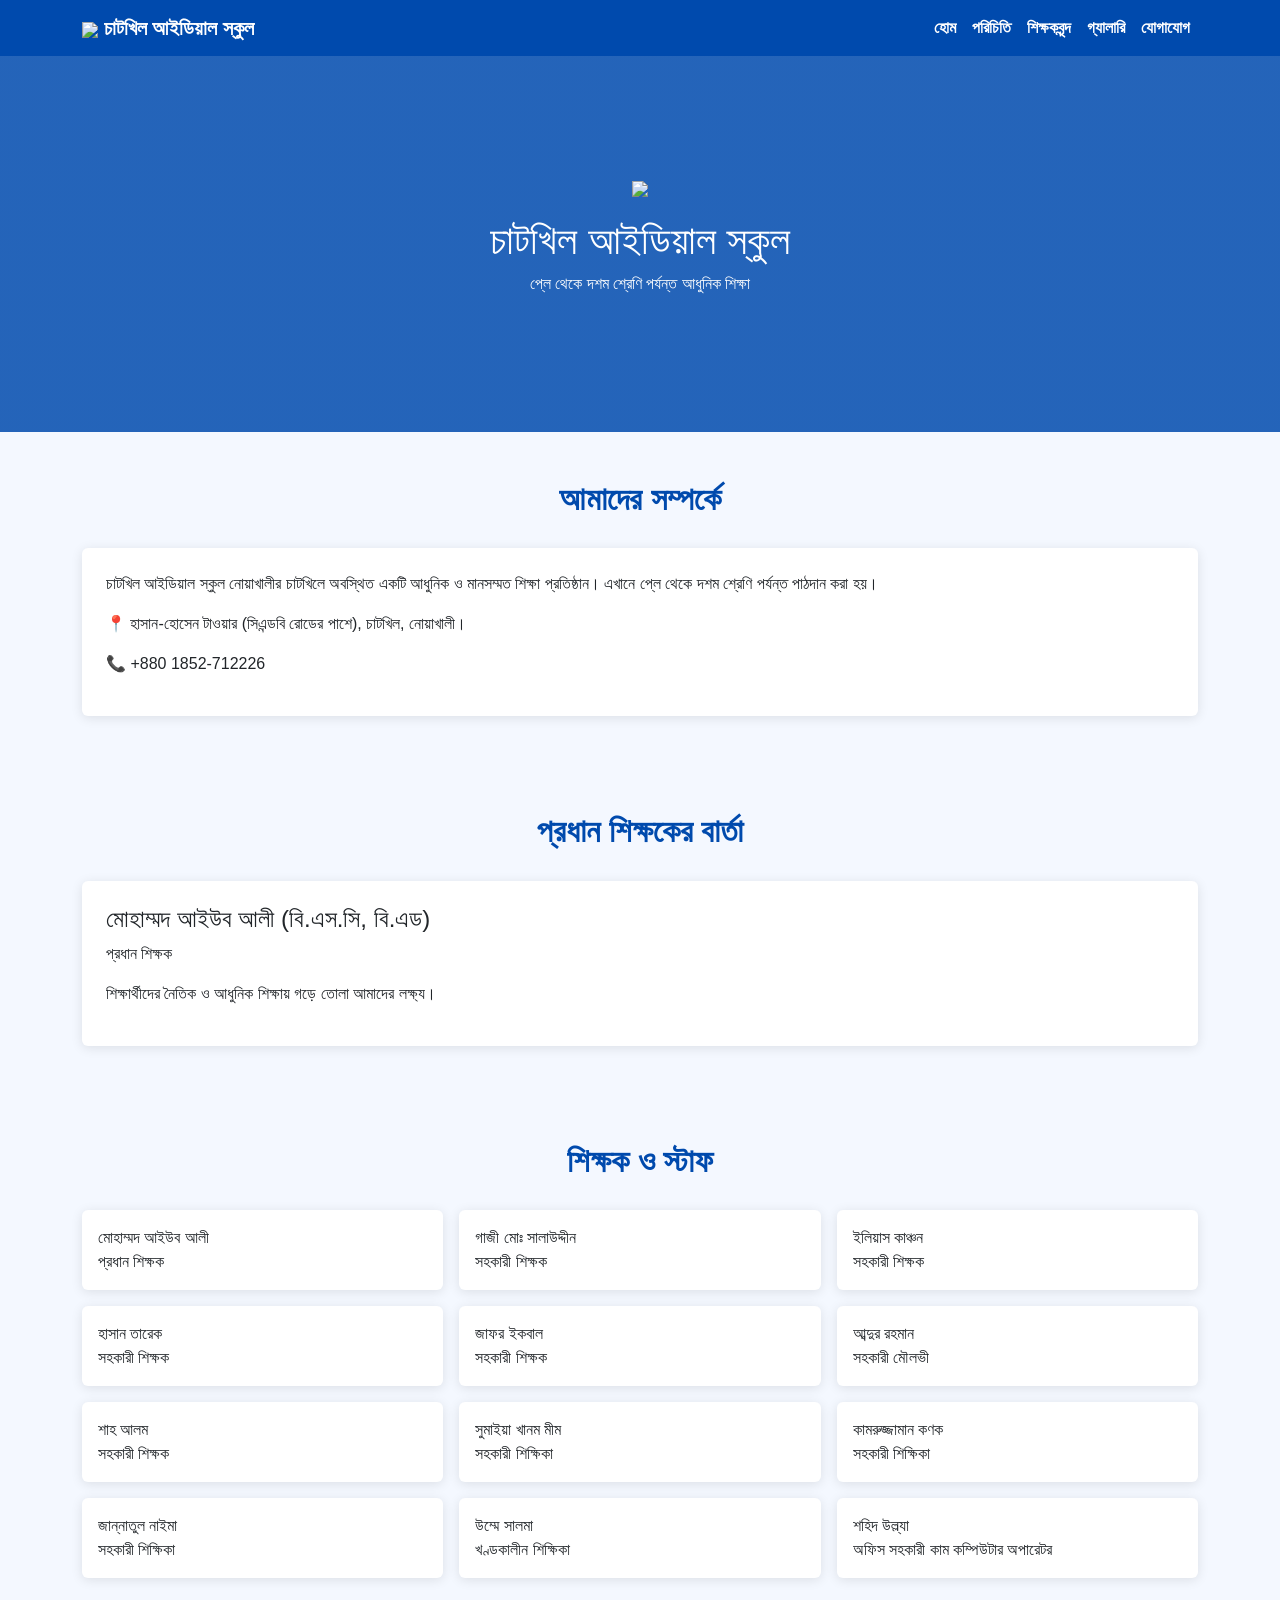
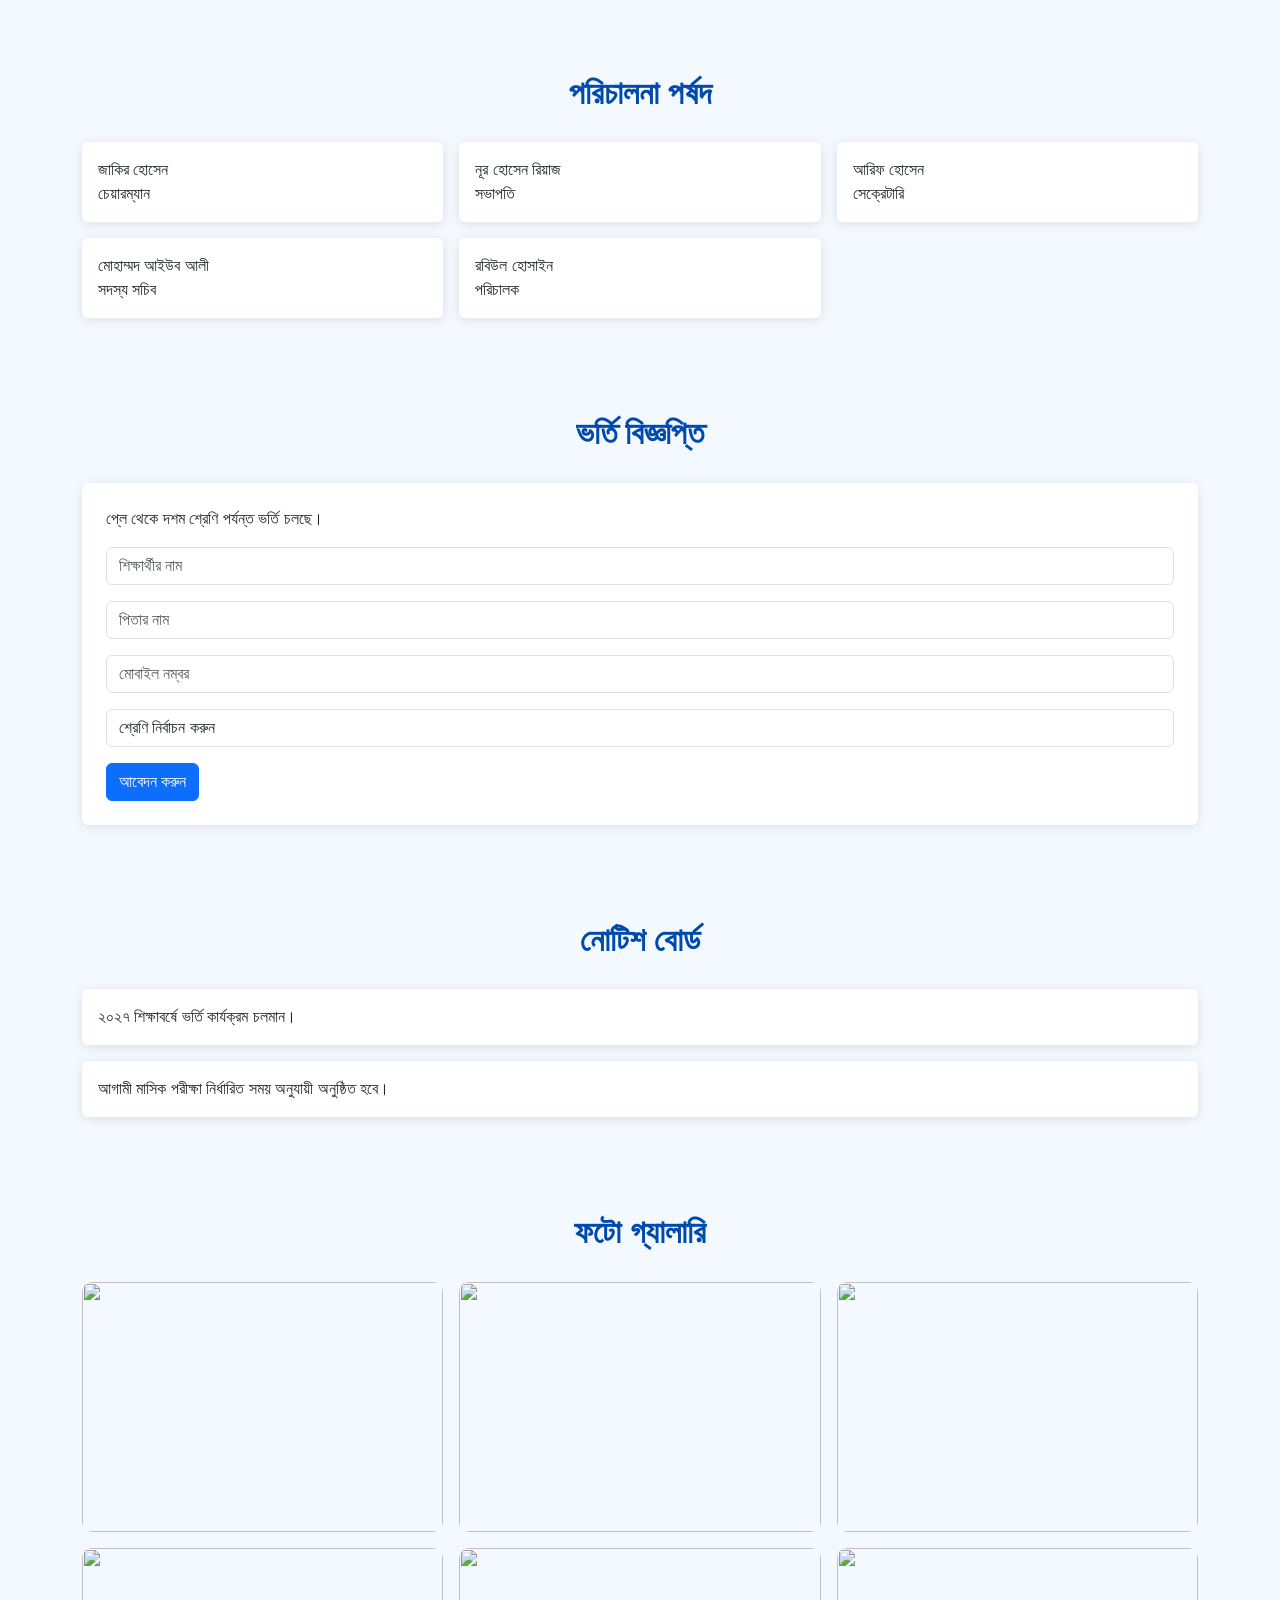
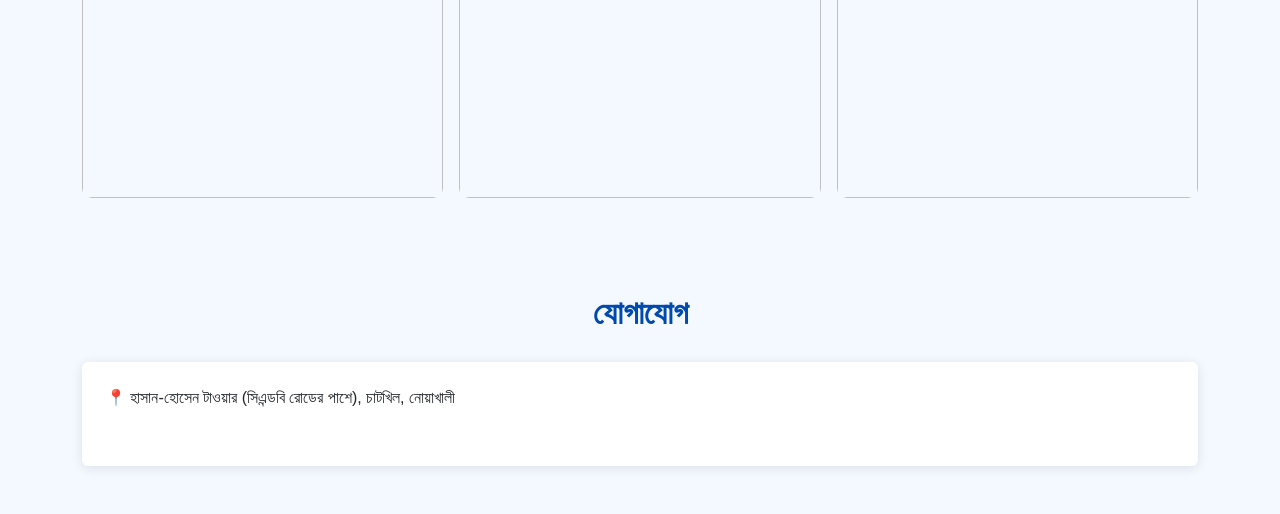
==== commit 22fecf21: "Create index.html" ====
--- a/index.html
+++ b/index.html
@@ -3,85 +3,327 @@
 <head>
 <meta charset="UTF-8">
 <meta name="viewport" content="width=device-width, initial-scale=1">
+
 <title>চাটখিল আইডিয়াল স্কুল</title>
 
-https://cdn.jsdelivr.net/npm/bootstrap@5.3.3/dist/css/bootstrap.min.css
-css/style.css
-
+<link href="https://cdn.jsdelivr.net/npm/bootstrap@5.3.3/dist/css/bootstrap.min.css" rel="stylesheet">
+
+<style>
+
+:root{
+--primary:#004AAD;
+--light:#F4F8FF;
+}
+
+body{
+font-family:Arial,sans-serif;
+background:var(--light);
+}
+
+.navbar{
+background:var(--primary);
+}
+
+.navbar a{
+color:white !important;
+font-weight:bold;
+}
+
+.hero{
+background:linear-gradient(rgba(0,74,173,.85),rgba(0,74,173,.85)),
+url('images/school.jpg');
+background-size:cover;
+background-position:center;
+padding:120px 20px;
+text-align:center;
+color:white;
+}
+
+.section-title{
+color:#004AAD;
+font-weight:bold;
+margin-bottom:30px;
+}
+
+.card{
+border:none;
+box-shadow:0 2px 12px rgba(0,0,0,0.1);
+}
+
+.gallery img{
+height:250px;
+object-fit:cover;
+width:100%;
+border-radius:10px;
+transition:.4s;
+}
+
+.gallery img:hover{
+transform:scale(1.05);
+}
+
+footer{
+background:#002B75;
+color:white;
+padding:25px;
+text-align:center;
+}
+
+</style>
 </head>
+
 <body>
 
-<nav class="navbar navbar-expand-lg">
+<nav class="navbar navbar-expand-lg navbar-dark">
 <div class="container">
 
-#
-images/logo.png
+<a class="navbar-brand" href="#">
+<img src="images/logo.png" width="50">
 চাটখিল আইডিয়াল স্কুল
 </a>
 
-<button class="navbar-toggler bg-light" data-bs-toggle="collapse" data-bs-target="#menu">
+<button class="navbar-toggler" data-bs-toggle="collapse" data-bs-target="#menu">
 <span class="navbar-toggler-icon"></span>
 </button>
 
 <div class="collapse navbar-collapse" id="menu">
+
 <ul class="navbar-nav ms-auto">
-<li class="nav-item">index.htmlহোম</a></li>
-<li class="nav-item">about.htmlআমাদের সম্পর্কে</a></li>
-<li class="nav-item">teachers.htmlশিক্ষকবৃন্দ</a></li>
-<li class="nav-item">admission.htmlভর্তি</a></li>
-<li class="nav-item">gallery.htmlগ্যালারি</a></li>
-<li class="nav-item">notice.htmlনোটিশ</a></li>
-<li class="nav-item">contact.htmlযোগাযোগ</a></li>
+
+<li class="nav-item"><a class="nav-link" href="#home">হোম</a></li>
+<li class="nav-item"><a class="nav-link" href="#about">পরিচিতি</a></li>
+<li class="nav-item"><a class="nav-link" href="#teachers">শিক্ষকবৃন্দ</a></li>
+<li class="nav-item"><a class="nav-link" href="#gallery">গ্যালারি</a></li>
+<li class="nav-item"><a class="nav-link" href="#contact">যোগাযোগ</a></li>
+
 </ul>
+
 </div>
 
 </div>
 </nav>
 
-<section class="hero">
-<h1>চাটখিল আইডিয়াল স্কুলে স্বাগতম</h1>
-<p>প্লে থেকে দশম শ্রেণি পর্যন্ত আধুনিক ও মানসম্মত শিক্ষা</p>
-admission.html
-অনলাইন ভর্তি
-</a>
-</section>
-
-<div class="container py-5">
-
-<h2 class="section-title">সংক্ষিপ্ত পরিচিতি</h2>
-
-<div class="row">
-
-<div class="col-md-6">
+<section id="home" class="hero">
+
+<img src="images/logo.png" width="120">
+
+<h1 class="mt-3">চাটখিল আইডিয়াল স্কুল</h1>
+
+<p>
+প্লে থেকে দশম শ্রেণি পর্যন্ত আধুনিক শিক্ষা
+</p>
+
+</section>
+
+<section id="about" class="container py-5">
+
+<h2 class="section-title text-center">
+আমাদের সম্পর্কে
+</h2>
+
 <div class="card p-4">
-<h4>আমাদের লক্ষ্য</h4>
-<p>
-শিক্ষার্থীদের নৈতিকতা, আধুনিক জ্ঞান,
-সৃজনশীলতা এবং নেতৃত্ব বিকাশে সহায়তা করা।
-</p>
-</div>
-</div>
-
-<div class="col-md-6">
+
+<p>
+চাটখিল আইডিয়াল স্কুল নোয়াখালীর চাটখিলে অবস্থিত
+একটি আধুনিক ও মানসম্মত শিক্ষা প্রতিষ্ঠান।
+এখানে প্লে থেকে দশম শ্রেণি পর্যন্ত পাঠদান করা হয়।
+</p>
+
+<p>
+📍 হাসান-হোসেন টাওয়ার (সিএন্ডবি রোডের পাশে),
+চাটখিল, নোয়াখালী।
+</p>
+
+<p>
+📞 +880 1852-712226
+</p>
+
+</div>
+
+</section>
+
+<section class="container py-5">
+
+<h2 class="section-title text-center">
+প্রধান শিক্ষকের বার্তা
+</h2>
+
 <div class="card p-4">
-<h4>প্রতিষ্ঠানের ঠিকানা</h4>
-<p>
-হাসান-হোসেন টাওয়ার (সিএন্ডবি রোডের পাশে),
-চাটখিল, নোয়াখালী।
-</p>
-<p><strong>মোবাইল:</strong> +880 1852-712226</p>
-</div>
-</div>
-
-</div>
-
-</div>
-
-<footer>
-© ২০২৫ চাটখিল আইডিয়াল স্কুল
-</footer>
-
-https://cdn.jsdelivr.net/npm/bootstrap@5.3.3/dist/js/bootstrap.bundle.min.jsscript>
-
-</body>
-</html>
+
+<h4>মোহাম্মদ আইউব আলী (বি.এস.সি, বি.এড)</h4>
+
+<p>
+প্রধান শিক্ষক
+</p>
+
+<p>
+শিক্ষার্থীদের নৈতিক ও আধুনিক শিক্ষায়
+গড়ে তোলা আমাদের লক্ষ্য।
+</p>
+
+</div>
+
+</section>
+
+<section id="teachers" class="container py-5">
+
+<h2 class="section-title text-center">
+শিক্ষক ও স্টাফ
+</h2>
+
+<div class="row g-3">
+
+<div class="col-md-4"><div class="card p-3">মোহাম্মদ আইউব আলী<br>প্রধান শিক্ষক</div></div>
+<div class="col-md-4"><div class="card p-3">গাজী মোঃ সালাউদ্দীন<br>সহকারী শিক্ষক</div></div>
+<div class="col-md-4"><div class="card p-3">ইলিয়াস কাঞ্চন<br>সহকারী শিক্ষক</div></div>
+<div class="col-md-4"><div class="card p-3">হাসান তারেক<br>সহকারী শিক্ষক</div></div>
+<div class="col-md-4"><div class="card p-3">জাফর ইকবাল<br>সহকারী শিক্ষক</div></div>
+<div class="col-md-4"><div class="card p-3">আব্দুর রহমান<br>সহকারী মৌলভী</div></div>
+<div class="col-md-4"><div class="card p-3">শাহ আলম<br>সহকারী শিক্ষক</div></div>
+<div class="col-md-4"><div class="card p-3">সুমাইয়া খানম মীম<br>সহকারী শিক্ষিকা</div></div>
+<div class="col-md-4"><div class="card p-3">কামরুজ্জামান কণক<br>সহকারী শিক্ষিকা</div></div>
+<div class="col-md-4"><div class="card p-3">জান্নাতুল নাইমা<br>সহকারী শিক্ষিকা</div></div>
+<div class="col-md-4"><div class="card p-3">উম্মে সালমা<br>খণ্ডকালীন শিক্ষিকা</div></div>
+<div class="col-md-4"><div class="card p-3">শহিদ উল্ল্যা<br>অফিস সহকারী কাম কম্পিউটার অপারেটর</div></div>
+
+</div>
+
+</section>
+
+<section class="container py-5">
+
+<h2 class="section-title text-center">
+পরিচালনা পর্ষদ
+</h2>
+
+<div class="row g-3">
+
+<div class="col-md-4"><div class="card p-3">জাকির হোসেন<br>চেয়ারম্যান</div></div>
+
+<div class="col-md-4"><div class="card p-3">নূর হোসেন রিয়াজ<br>সভাপতি</div></div>
+
+<div class="col-md-4"><div class="card p-3">আরিফ হোসেন<br>সেক্রেটারি</div></div>
+
+<div class="col-md-4"><div class="card p-3">মোহাম্মদ আইউব আলী<br>সদস্য সচিব</div></div>
+
+<div class="col-md-4"><div class="card p-3">রবিউল হোসাইন<br>পরিচালক</div></div>
+
+</div>
+
+</section>
+
+<section class="container py-5">
+
+<h2 class="section-title text-center">
+ভর্তি বিজ্ঞপ্তি
+</h2>
+
+<div class="card p-4">
+
+<p>
+প্লে থেকে দশম শ্রেণি পর্যন্ত ভর্তি চলছে।
+</p>
+
+<form>
+
+<input type="text" class="form-control mb-3" placeholder="শিক্ষার্থীর নাম">
+
+<input type="text" class="form-control mb-3" placeholder="পিতার নাম">
+
+<input type="text" class="form-control mb-3" placeholder="মোবাইল নম্বর">
+
+<select class="form-control mb-3">
+
+<option>শ্রেণি নির্বাচন করুন</option>
+<option>প্লে</option>
+<option>নার্সারি</option>
+<option>কেজি</option>
+<option>১ম শ্রেণি</option>
+<option>২য় শ্রেণি</option>
+<option>৩য় শ্রেণি</option>
+<option>৪র্থ শ্রেণি</option>
+<option>৫ম শ্রেণি</option>
+<option>৬ষ্ঠ শ্রেণি</option>
+<option>৭ম শ্রেণি</option>
+<option>৮ম শ্রেণি</option>
+<option>৯ম শ্রেণি</option>
+<option>১০ম শ্রেণি</option>
+
+</select>
+
+<button class="btn btn-primary">
+আবেদন করুন
+</button>
+
+</form>
+
+</div>
+
+</section>
+
+<section class="container py-5">
+
+<h2 class="section-title text-center">
+নোটিশ বোর্ড
+</h2>
+
+<div class="card p-3 mb-3">
+২০২৭ শিক্ষাবর্ষে ভর্তি কার্যক্রম চলমান।
+</div>
+
+<div class="card p-3">
+আগামী মাসিক পরীক্ষা নির্ধারিত সময় অনুযায়ী অনুষ্ঠিত হবে।
+</div>
+
+</section>
+
+<section id="gallery" class="container py-5">
+
+<h2 class="section-title text-center">
+ফটো গ্যালারি
+</h2>
+
+<div class="row gallery g-3">
+
+<div class="col-md-4">
+<img src="images/gallery1.jpg">
+</div>
+
+<div class="col-md-4">
+<img src="images/gallery2.jpg">
+</div>
+
+<div class="col-md-4">
+<img src="images/gallery3.jpg">
+</div>
+
+<div class="col-md-4">
+<img src="images/gallery4.jpg">
+</div>
+
+<div class="col-md-4">
+<img src="images/gallery5.jpg">
+</div>
+
+<div class="col-md-4">
+<img src="images/gallery6.jpg">
+</div>
+
+</div>
+
+</section>
+
+<section id="contact" class="container py-5">
+
+<h2 class="section-title text-center">
+যোগাযোগ
+</h2>
+
+<div class="card p-4">
+
+<p>
+📍 হাসান-হোসেন টাওয়ার (সিএন্ডবি রোডের পাশে),
+চাটখিল, নোয়াখালী
+</p>
+
+<p>
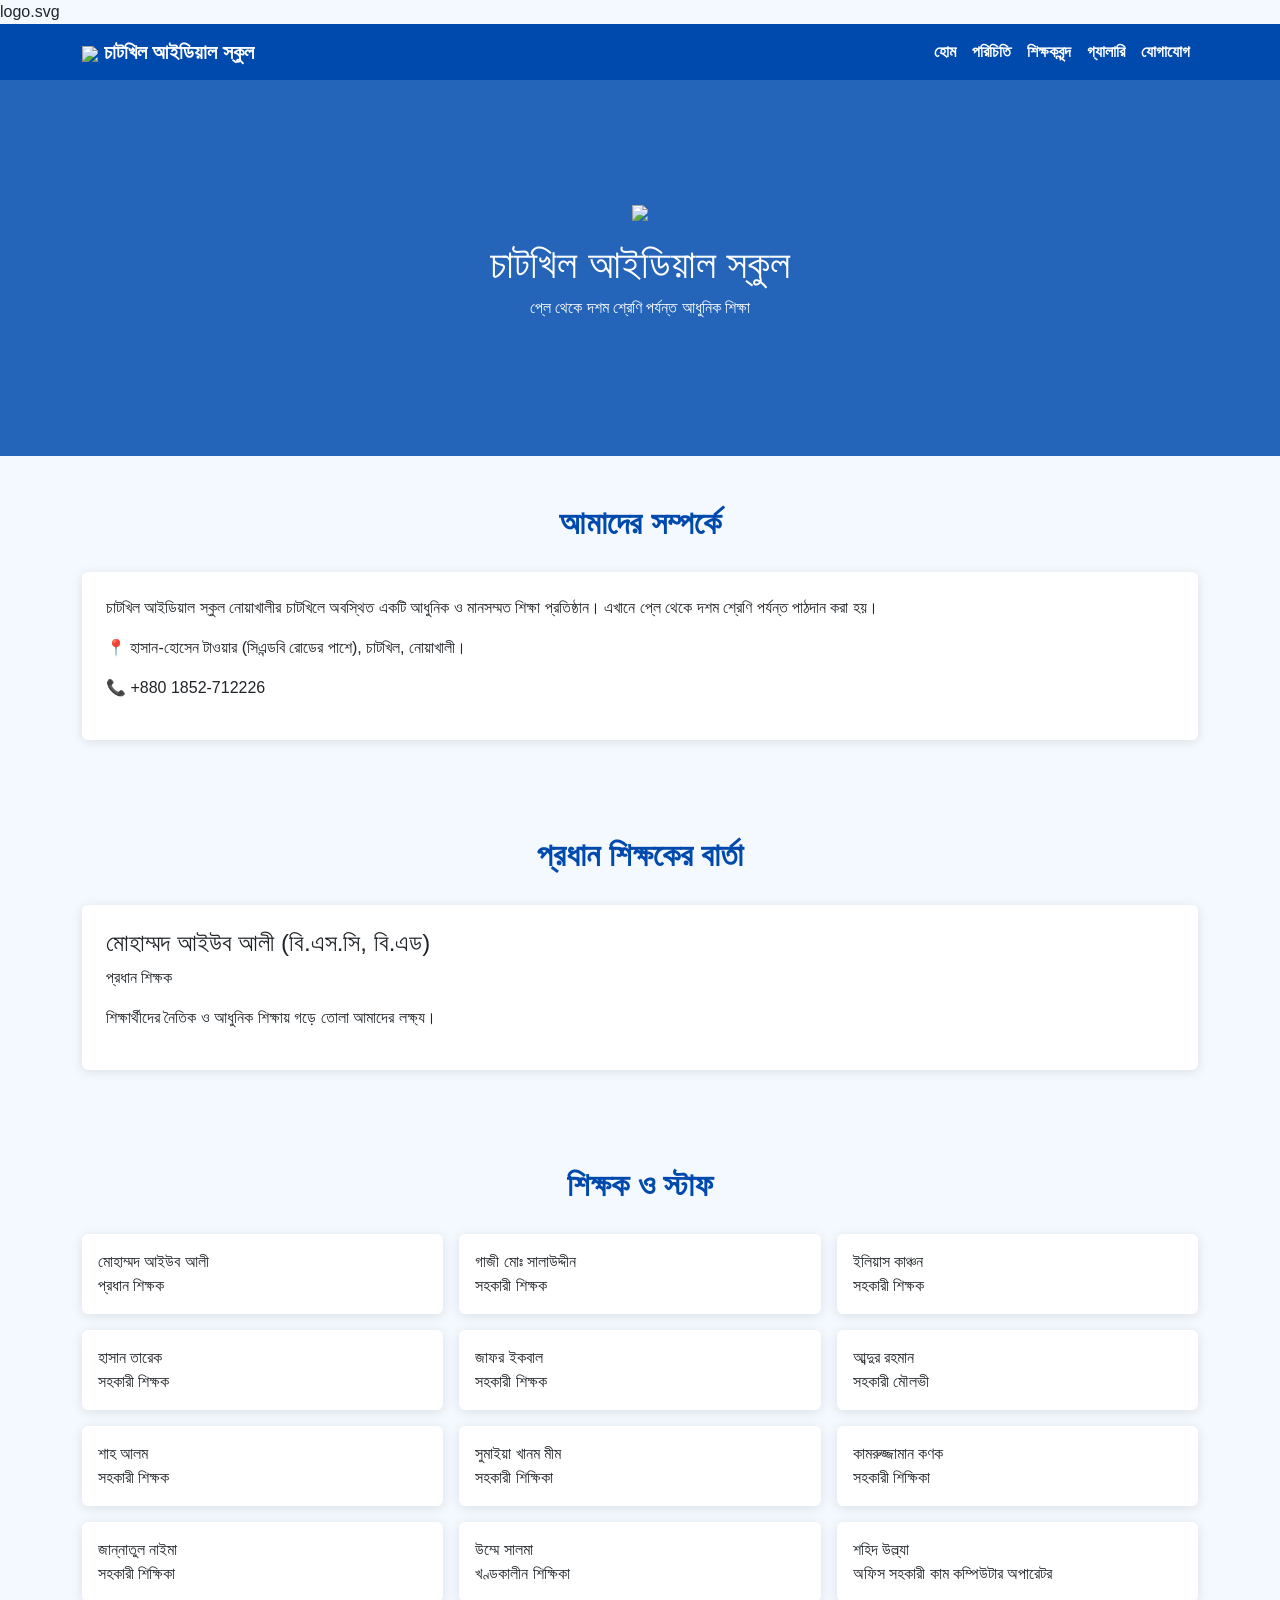
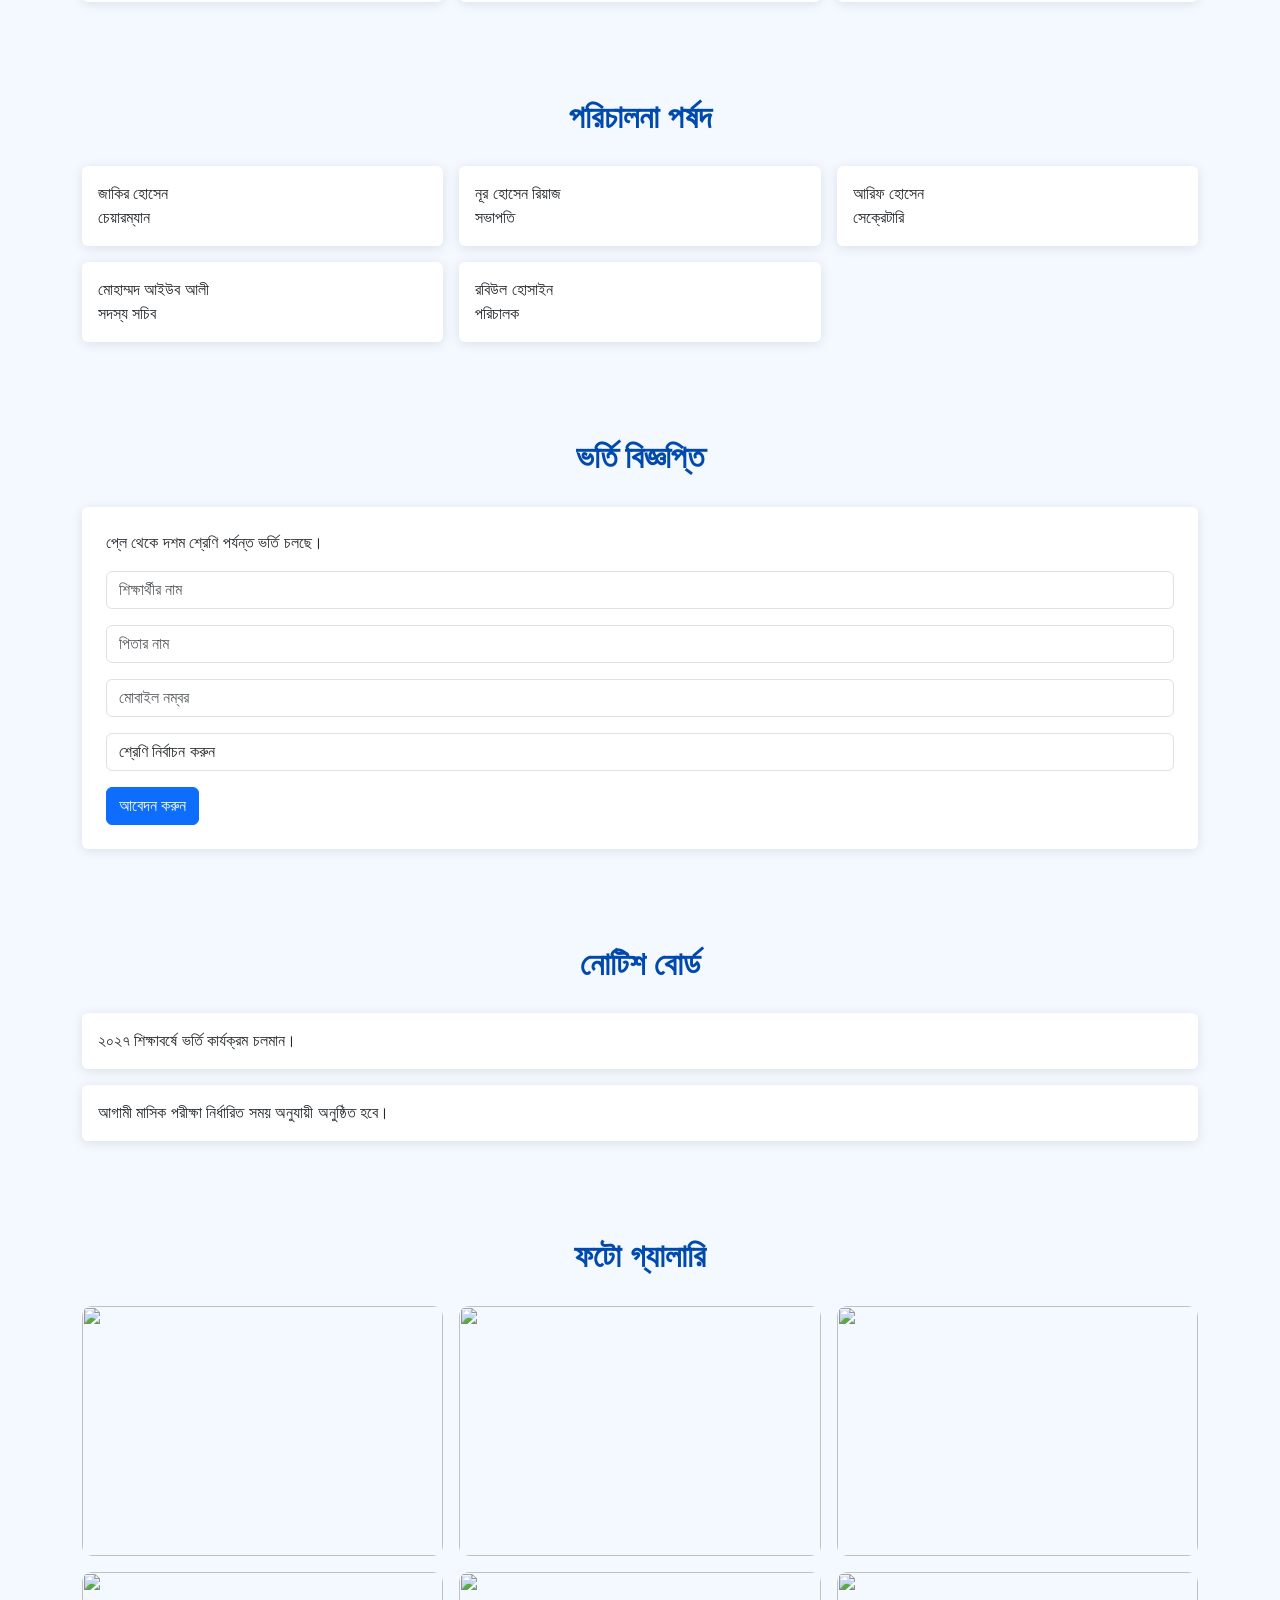
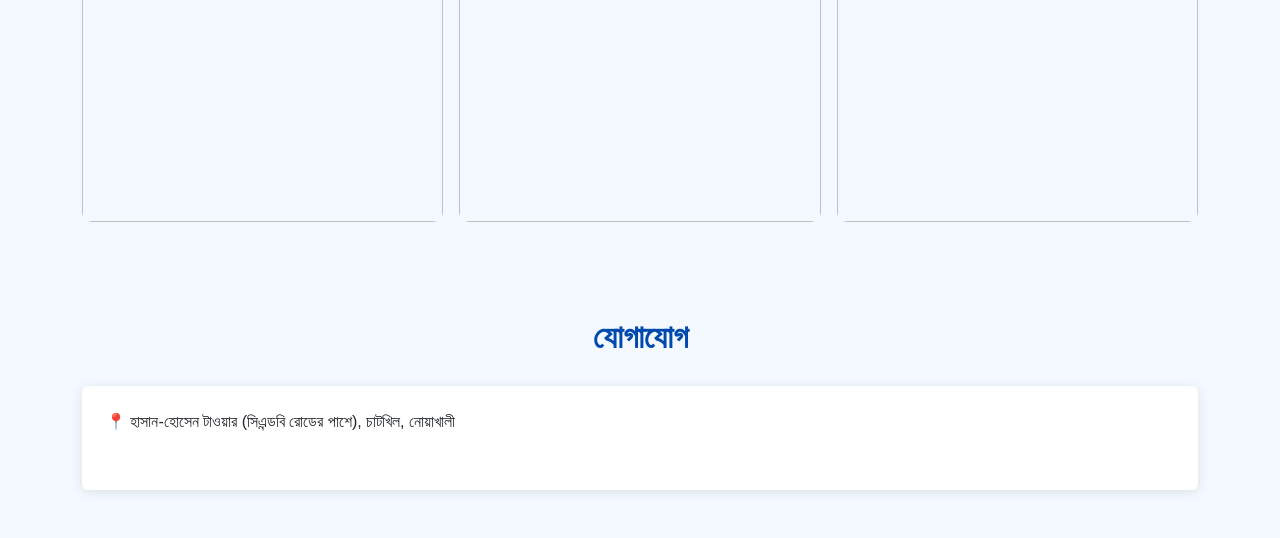
==== commit 4d96f886: "Update index.html" ====
--- a/index.html
+++ b/index.html
@@ -5,7 +5,7 @@
 <meta name="viewport" content="width=device-width, initial-scale=1">
 
 <title>চাটখিল আইডিয়াল স্কুল</title>
-
+logo.svg
 <link href="https://cdn.jsdelivr.net/npm/bootstrap@5.3.3/dist/css/bootstrap.min.css" rel="stylesheet">
 
 <style>
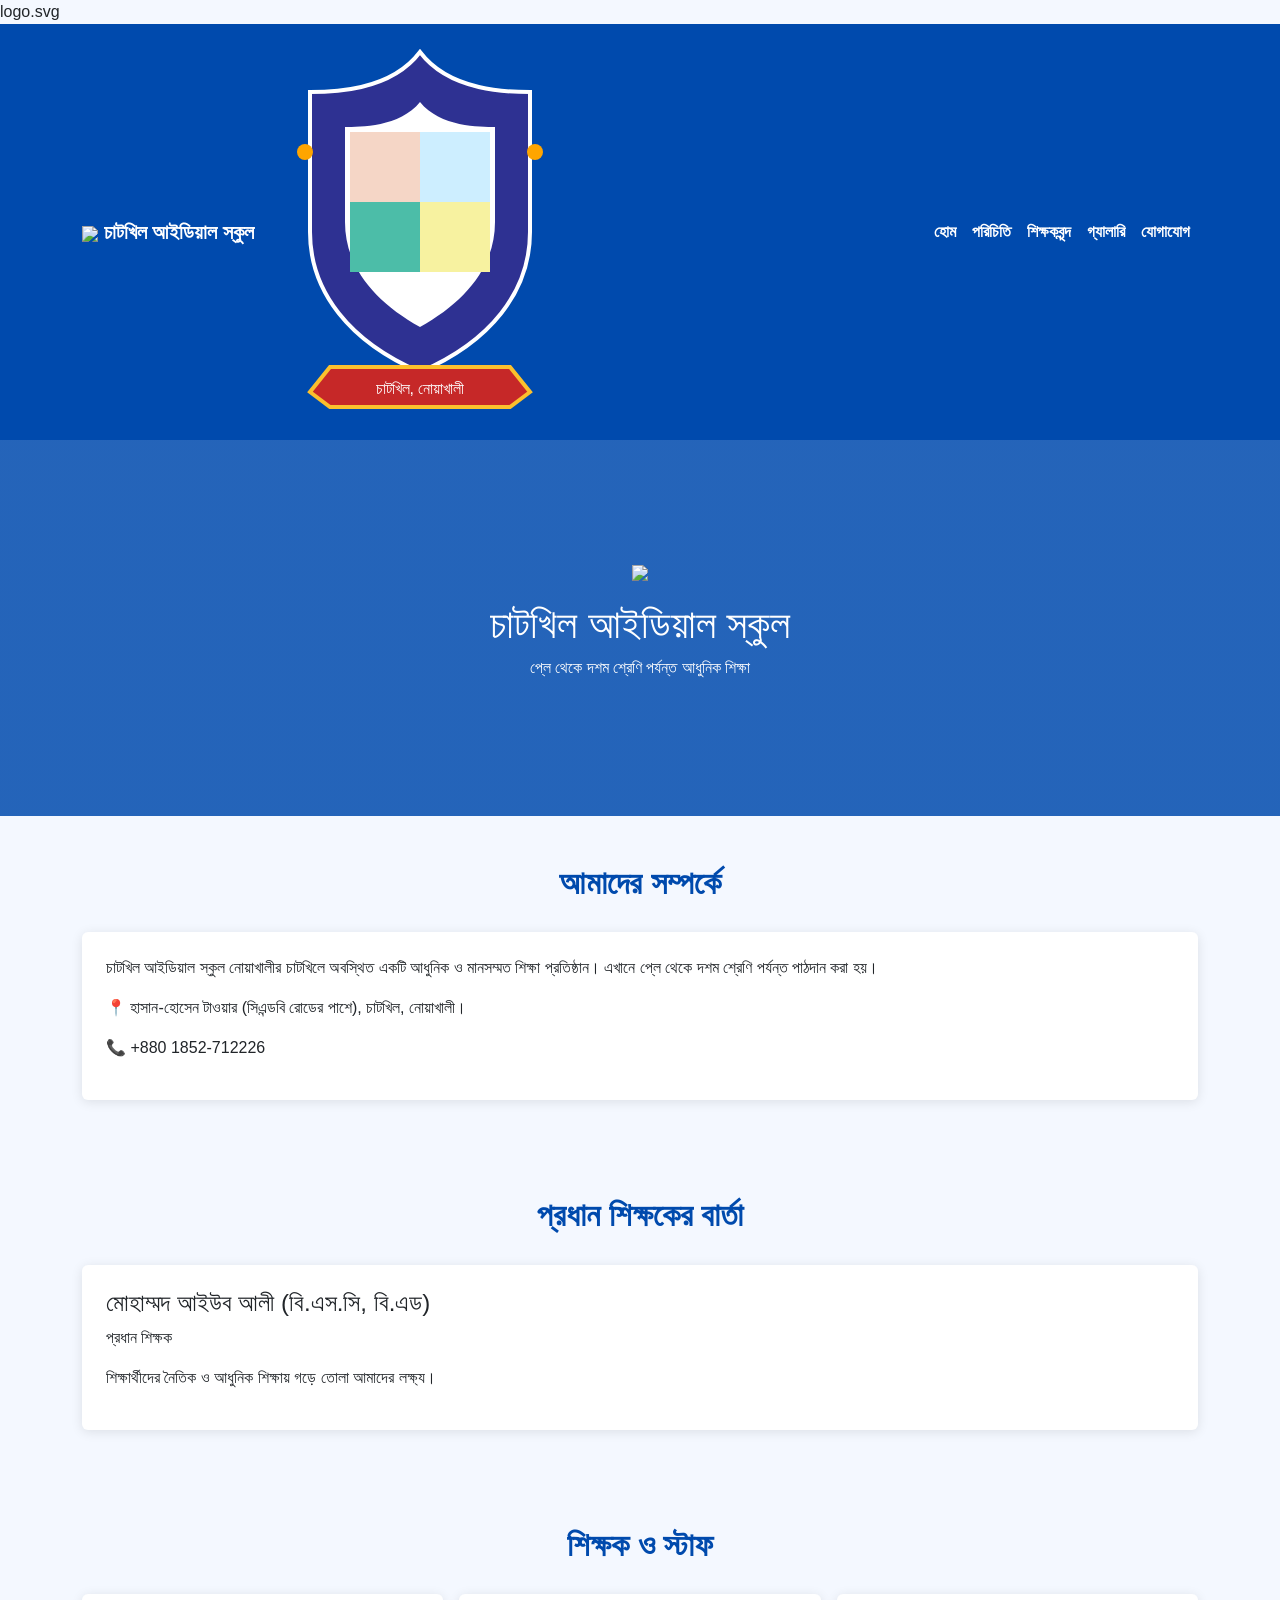
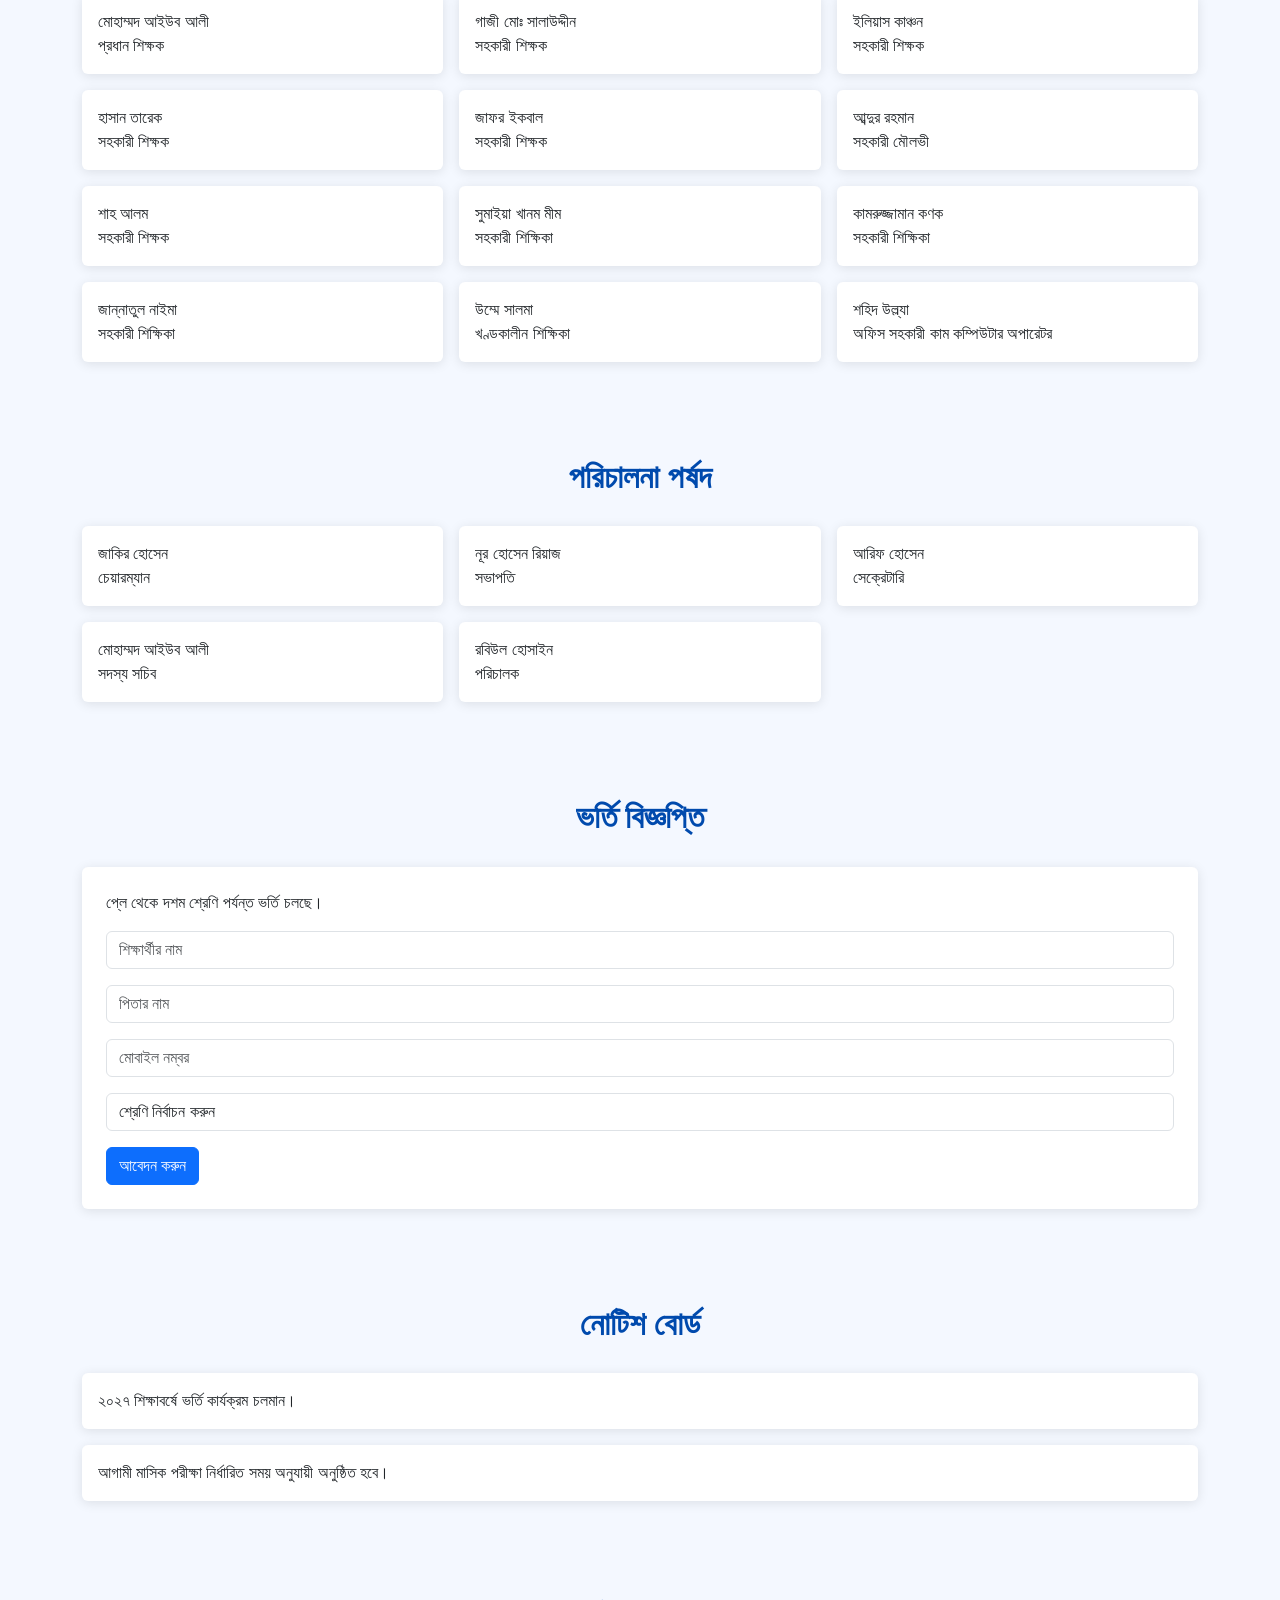
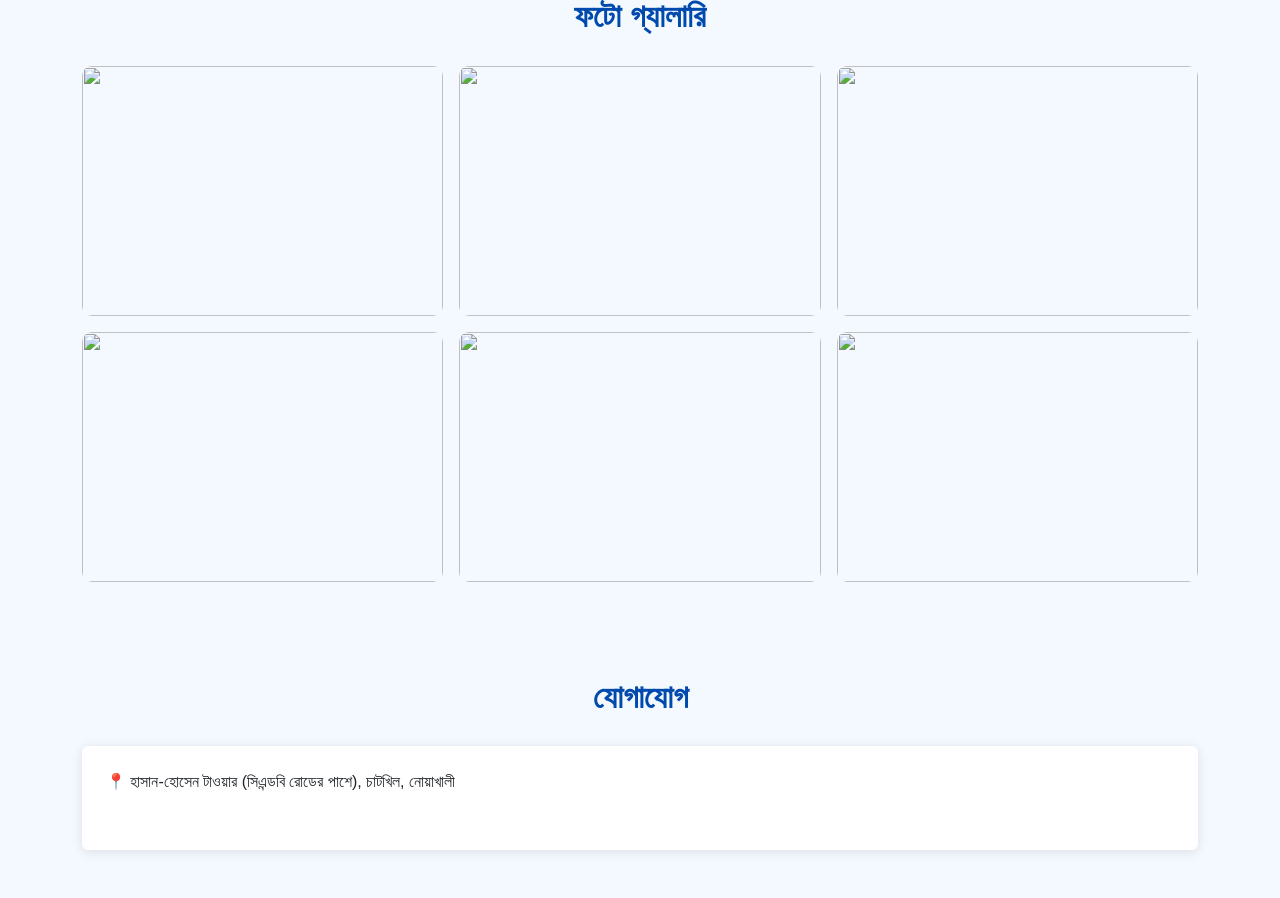
==== commit 51e6d1e3: "Update index.html" ====
--- a/index.html
+++ b/index.html
@@ -78,9 +78,66 @@
 <div class="container">
 
 <a class="navbar-brand" href="#">
-<img src="images/logo.png" width="50">
+<img src="logo.svg
+" width="50">
 চাটখিল আইডিয়াল স্কুল
 </a>
+<svg width="300" height="400" viewBox="0 0 300 400"
+     xmlns="http://www.w3.org/2000/svg">
+
+    <!-- Shield -->
+    <path d="M150 20
+             C180 60, 240 60, 260 60
+             L260 200
+             C260 260, 220 310, 150 340
+             C80 310, 40 260, 40 200
+             L40 60
+             C60 60, 120 60, 150 20Z"
+          fill="#2E3192"
+          stroke="#ffffff"
+          stroke-width="4"/>
+
+    <!-- Inner Shield -->
+    <path d="M150 70
+             C170 95, 210 95, 225 95
+             L225 190
+             C225 235, 195 270, 150 295
+             C105 270, 75 235, 75 190
+             L75 95
+             C90 95, 130 95, 150 70Z"
+          fill="#ffffff"/>
+
+    <!-- Quadrants -->
+    <rect x="80" y="100" width="70" height="70" fill="#F5D6C6"/>
+    <rect x="150" y="100" width="70" height="70" fill="#CDEEFF"/>
+    <rect x="80" y="170" width="70" height="70" fill="#4CBDA8"/>
+    <rect x="150" y="170" width="70" height="70" fill="#F7F2A0"/>
+
+    <!-- Side dots -->
+    <circle cx="35" cy="120" r="8" fill="orange"/>
+    <circle cx="265" cy="120" r="8" fill="orange"/>
+
+    <!-- Banner -->
+    <path d="M60 335
+             L240 335
+             L260 360
+             L240 375
+             L60 375
+             L40 360Z"
+          fill="#C62828"
+          stroke="#FBC02D"
+          stroke-width="4"/>
+
+    <!-- Text -->
+    <text x="150" y="362"
+          text-anchor="middle"
+          fill="white"
+          font-size="16"
+          font-family="SolaimanLipi, Arial">
+        চাটখিল, নোয়াখালী
+    </text>
+</svg>
+
 
 <button class="navbar-toggler" data-bs-toggle="collapse" data-bs-target="#menu">
 <span class="navbar-toggler-icon"></span>
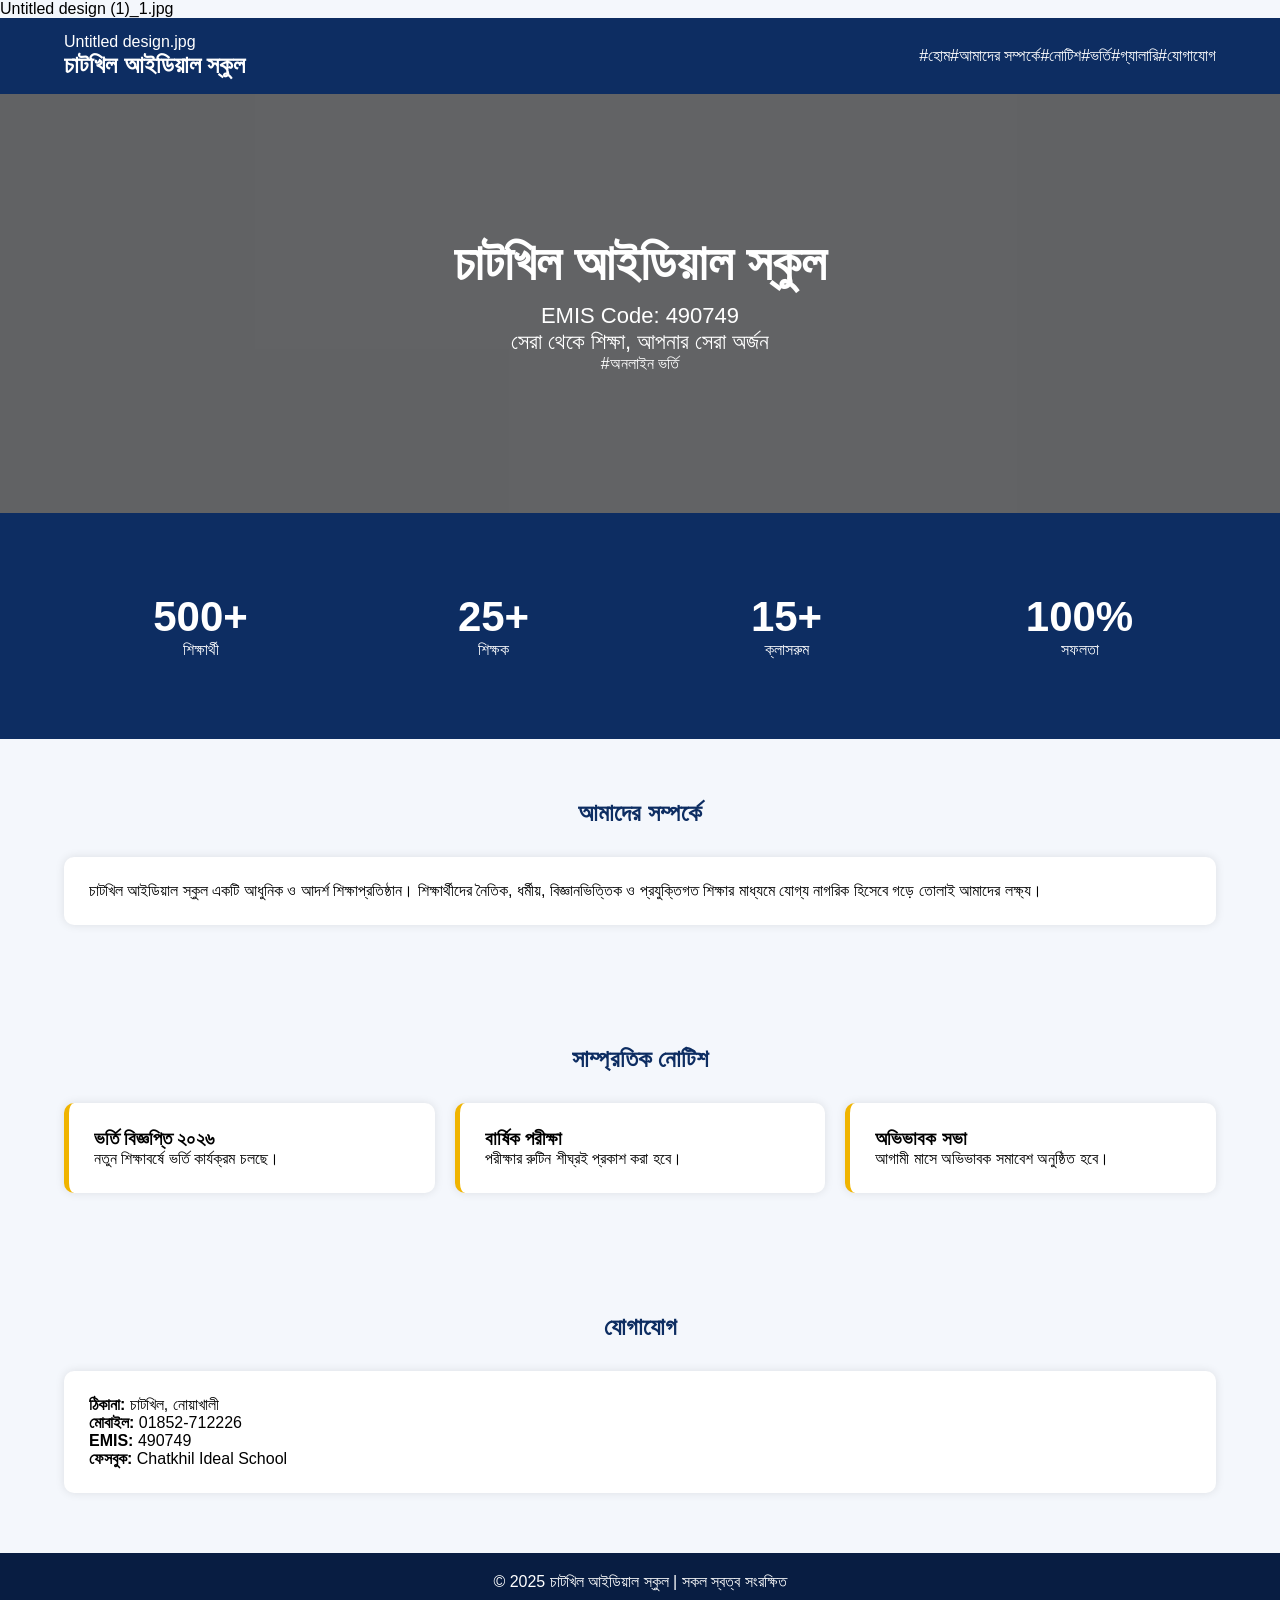
==== commit 8fe5978d: "Update index.html" ====
--- a/index.html
+++ b/index.html
@@ -2,385 +2,307 @@
 <html lang="bn">
 <head>
 <meta charset="UTF-8">
-<meta name="viewport" content="width=device-width, initial-scale=1">
-
+<meta name="viewport" content="width=device-width, initial-scale=1.0">
 <title>চাটখিল আইডিয়াল স্কুল</title>
-logo.svg
-<link href="https://cdn.jsdelivr.net/npm/bootstrap@5.3.3/dist/css/bootstrap.min.css" rel="stylesheet">
 
 <style>
-
-:root{
---primary:#004AAD;
---light:#F4F8FF;
+*{
+    margin:0;
+    padding:0;
+    box-sizing:border-box;
+    font-family: "SolaimanLipi", Arial, sans-serif;
 }
 
 body{
-font-family:Arial,sans-serif;
-background:var(--light);
+    background:#f4f7fc;
+}
+
+.top-banner img{
+    width:100%;
+    display:block;
+}
+
+header{
+    background:#0d2d62;
+    color:white;
+    padding:15px 0;
+    position:sticky;
+    top:0;
+}
+
+.container{
+    width:90%;
+    max-width:1200px;
+    margin:auto;
 }
 
 .navbar{
-background:var(--primary);
-}
-
-.navbar a{
-color:white !important;
-font-weight:bold;
+    display:flex;
+    justify-content:space-between;
+    align-items:center;
+}
+
+.logo{Untitled design.jpg
+    display:flex;
+    align-items:center;
+    gap:10px;
+}
+
+.logo img{Untitled design.jpg
+    width:60px;
+}
+
+nav ul{
+    list-style:none;
+    display:flex;
+    flex-wrap:wrap;
+}
+
+nav ul li a{
+    color:white;
+    text-decoration:none;
+    padding:12px;
+    font-weight:bold;
+}
+
+nav ul li a:hover{
+    color:gold;
 }
 
 .hero{
-background:linear-gradient(rgba(0,74,173,.85),rgba(0,74,173,.85)),
-url('images/school.jpg');
-background-size:cover;
-background-position:center;
-padding:120px 20px;
-text-align:center;
-color:white;
-}
-
-.section-title{
-color:#004AAD;
-font-weight:bold;
-margin-bottom:30px;
+    background:url('Untitled design (1)_1.jpg') center/cover no-repeat;
+    position:relative;
+    color:white;
+    text-align:center;
+    padding:140px 20px;
+}
+
+.hero::before{
+    content:'';
+    position:absolute;
+    inset:0;
+    background:rgba(0,0,0,.60);
+}
+
+.hero-content{
+    position:relative;
+    z-index:1;
+}
+
+.hero h1{
+    font-size:50px;
+    margin-bottom:10px;
+}
+
+.hero p{
+    font-size:22px;
+}
+
+.btn{
+    display:inline-block;
+    margin-top:20px;
+    padding:12px 25px;
+    background:gold;
+    color:black;
+    text-decoration:none;
+    border-radius:6px;
+    font-weight:bold;
+}
+
+.section{
+    padding:60px 0;
+}
+
+.title{
+    text-align:center;
+    margin-bottom:30px;
+    color:#0d2d62;
 }
 
 .card{
-border:none;
-box-shadow:0 2px 12px rgba(0,0,0,0.1);
-}
-
-.gallery img{
-height:250px;
-object-fit:cover;
-width:100%;
-border-radius:10px;
-transition:.4s;
-}
-
-.gallery img:hover{
-transform:scale(1.05);
+    background:white;
+    padding:25px;
+    border-radius:10px;
+    box-shadow:0 0 10px rgba(0,0,0,.1);
+}
+
+.grid{
+    display:grid;
+    grid-template-columns:repeat(auto-fit,minmax(250px,1fr));
+    gap:20px;
+}
+
+.notice{
+    border-left:5px solid #f0b400;
+}
+
+.counter{
+    background:#0d2d62;
+    color:white;
+}
+
+.counter-grid{
+    display:grid;
+    grid-template-columns:repeat(4,1fr);
+    gap:20px;
+    text-align:center;
+}
+
+.count{
+    padding:20px;
+}
+
+.count h2{
+    font-size:42px;
 }
 
 footer{
-background:#002B75;
-color:white;
-padding:25px;
-text-align:center;
-}
-
+    background:#081d42;
+    color:white;
+    text-align:center;
+    padding:20px;
+}
+
+@media(max-width:768px){
+
+.counter-grid{
+grid-template-columns:repeat(2,1fr);
+}
+
+.navbar{
+flex-direction:column;
+}
+
+.hero h1{
+font-size:30px;
+}
+
+.hero p{
+font-size:18px;
+}
+}
 </style>
+
 </head>
 
 <body>
 
-<nav class="navbar navbar-expand-lg navbar-dark">
+<div class="top-banner">
+Untitled design (1)_1.jpg
+</div>
+
+<header>
+<div class="container navbar">
+
+<div class="logo">
+Untitled design.jpg
+<h2>চাটখিল আইডিয়াল স্কুল</h2>
+</div>
+
+<nav>
+<ul>
+<li>#হোম</a></li>
+<li>#আমাদের সম্পর্কে</a></li>
+<li>#নোটিশ</a></li>
+<li>#ভর্তি</a></li>
+<li>#গ্যালারি</a></li>
+<li>#যোগাযোগ</a></li>
+</ul>
+</nav>
+
+</div>
+</header>
+
+<section class="hero">
+<div class="hero-content">
+<h1>চাটখিল আইডিয়াল স্কুল</h1>
+<p>EMIS Code: 490749</p>
+<p>সেরা থেকে শিক্ষা, আপনার সেরা অর্জন</p>
+#অনলাইন ভর্তি</a>
+</div>
+</section>
+
+<section class="counter section">
 <div class="container">
-
-<a class="navbar-brand" href="#">
-<img src="logo.svg
-" width="50">
-চাটখিল আইডিয়াল স্কুল
-</a>
-<svg width="300" height="400" viewBox="0 0 300 400"
-     xmlns="http://www.w3.org/2000/svg">
-
-    <!-- Shield -->
-    <path d="M150 20
-             C180 60, 240 60, 260 60
-             L260 200
-             C260 260, 220 310, 150 340
-             C80 310, 40 260, 40 200
-             L40 60
-             C60 60, 120 60, 150 20Z"
-          fill="#2E3192"
-          stroke="#ffffff"
-          stroke-width="4"/>
-
-    <!-- Inner Shield -->
-    <path d="M150 70
-             C170 95, 210 95, 225 95
-             L225 190
-             C225 235, 195 270, 150 295
-             C105 270, 75 235, 75 190
-             L75 95
-             C90 95, 130 95, 150 70Z"
-          fill="#ffffff"/>
-
-    <!-- Quadrants -->
-    <rect x="80" y="100" width="70" height="70" fill="#F5D6C6"/>
-    <rect x="150" y="100" width="70" height="70" fill="#CDEEFF"/>
-    <rect x="80" y="170" width="70" height="70" fill="#4CBDA8"/>
-    <rect x="150" y="170" width="70" height="70" fill="#F7F2A0"/>
-
-    <!-- Side dots -->
-    <circle cx="35" cy="120" r="8" fill="orange"/>
-    <circle cx="265" cy="120" r="8" fill="orange"/>
-
-    <!-- Banner -->
-    <path d="M60 335
-             L240 335
-             L260 360
-             L240 375
-             L60 375
-             L40 360Z"
-          fill="#C62828"
-          stroke="#FBC02D"
-          stroke-width="4"/>
-
-    <!-- Text -->
-    <text x="150" y="362"
-          text-anchor="middle"
-          fill="white"
-          font-size="16"
-          font-family="SolaimanLipi, Arial">
-        চাটখিল, নোয়াখালী
-    </text>
-</svg>
-
-
-<button class="navbar-toggler" data-bs-toggle="collapse" data-bs-target="#menu">
-<span class="navbar-toggler-icon"></span>
-</button>
-
-<div class="collapse navbar-collapse" id="menu">
-
-<ul class="navbar-nav ms-auto">
-
-<li class="nav-item"><a class="nav-link" href="#home">হোম</a></li>
-<li class="nav-item"><a class="nav-link" href="#about">পরিচিতি</a></li>
-<li class="nav-item"><a class="nav-link" href="#teachers">শিক্ষকবৃন্দ</a></li>
-<li class="nav-item"><a class="nav-link" href="#gallery">গ্যালারি</a></li>
-<li class="nav-item"><a class="nav-link" href="#contact">যোগাযোগ</a></li>
-
-</ul>
-
-</div>
-
-</div>
-</nav>
-
-<section id="home" class="hero">
-
-<img src="images/logo.png" width="120">
-
-<h1 class="mt-3">চাটখিল আইডিয়াল স্কুল</h1>
-
-<p>
-প্লে থেকে দশম শ্রেণি পর্যন্ত আধুনিক শিক্ষা
-</p>
-
-</section>
-
-<section id="about" class="container py-5">
-
-<h2 class="section-title text-center">
-আমাদের সম্পর্কে
-</h2>
-
-<div class="card p-4">
-
-<p>
-চাটখিল আইডিয়াল স্কুল নোয়াখালীর চাটখিলে অবস্থিত
-একটি আধুনিক ও মানসম্মত শিক্ষা প্রতিষ্ঠান।
-এখানে প্লে থেকে দশম শ্রেণি পর্যন্ত পাঠদান করা হয়।
-</p>
-
-<p>
-📍 হাসান-হোসেন টাওয়ার (সিএন্ডবি রোডের পাশে),
-চাটখিল, নোয়াখালী।
-</p>
-
-<p>
-📞 +880 1852-712226
-</p>
-
-</div>
-
-</section>
-
-<section class="container py-5">
-
-<h2 class="section-title text-center">
-প্রধান শিক্ষকের বার্তা
-</h2>
-
-<div class="card p-4">
-
-<h4>মোহাম্মদ আইউব আলী (বি.এস.সি, বি.এড)</h4>
-
-<p>
-প্রধান শিক্ষক
-</p>
-
-<p>
-শিক্ষার্থীদের নৈতিক ও আধুনিক শিক্ষায়
-গড়ে তোলা আমাদের লক্ষ্য।
-</p>
-
-</div>
-
-</section>
-
-<section id="teachers" class="container py-5">
-
-<h2 class="section-title text-center">
-শিক্ষক ও স্টাফ
-</h2>
-
-<div class="row g-3">
-
-<div class="col-md-4"><div class="card p-3">মোহাম্মদ আইউব আলী<br>প্রধান শিক্ষক</div></div>
-<div class="col-md-4"><div class="card p-3">গাজী মোঃ সালাউদ্দীন<br>সহকারী শিক্ষক</div></div>
-<div class="col-md-4"><div class="card p-3">ইলিয়াস কাঞ্চন<br>সহকারী শিক্ষক</div></div>
-<div class="col-md-4"><div class="card p-3">হাসান তারেক<br>সহকারী শিক্ষক</div></div>
-<div class="col-md-4"><div class="card p-3">জাফর ইকবাল<br>সহকারী শিক্ষক</div></div>
-<div class="col-md-4"><div class="card p-3">আব্দুর রহমান<br>সহকারী মৌলভী</div></div>
-<div class="col-md-4"><div class="card p-3">শাহ আলম<br>সহকারী শিক্ষক</div></div>
-<div class="col-md-4"><div class="card p-3">সুমাইয়া খানম মীম<br>সহকারী শিক্ষিকা</div></div>
-<div class="col-md-4"><div class="card p-3">কামরুজ্জামান কণক<br>সহকারী শিক্ষিকা</div></div>
-<div class="col-md-4"><div class="card p-3">জান্নাতুল নাইমা<br>সহকারী শিক্ষিকা</div></div>
-<div class="col-md-4"><div class="card p-3">উম্মে সালমা<br>খণ্ডকালীন শিক্ষিকা</div></div>
-<div class="col-md-4"><div class="card p-3">শহিদ উল্ল্যা<br>অফিস সহকারী কাম কম্পিউটার অপারেটর</div></div>
-
-</div>
-
-</section>
-
-<section class="container py-5">
-
-<h2 class="section-title text-center">
-পরিচালনা পর্ষদ
-</h2>
-
-<div class="row g-3">
-
-<div class="col-md-4"><div class="card p-3">জাকির হোসেন<br>চেয়ারম্যান</div></div>
-
-<div class="col-md-4"><div class="card p-3">নূর হোসেন রিয়াজ<br>সভাপতি</div></div>
-
-<div class="col-md-4"><div class="card p-3">আরিফ হোসেন<br>সেক্রেটারি</div></div>
-
-<div class="col-md-4"><div class="card p-3">মোহাম্মদ আইউব আলী<br>সদস্য সচিব</div></div>
-
-<div class="col-md-4"><div class="card p-3">রবিউল হোসাইন<br>পরিচালক</div></div>
-
-</div>
-
-</section>
-
-<section class="container py-5">
-
-<h2 class="section-title text-center">
-ভর্তি বিজ্ঞপ্তি
-</h2>
-
-<div class="card p-4">
-
-<p>
-প্লে থেকে দশম শ্রেণি পর্যন্ত ভর্তি চলছে।
-</p>
-
-<form>
-
-<input type="text" class="form-control mb-3" placeholder="শিক্ষার্থীর নাম">
-
-<input type="text" class="form-control mb-3" placeholder="পিতার নাম">
-
-<input type="text" class="form-control mb-3" placeholder="মোবাইল নম্বর">
-
-<select class="form-control mb-3">
-
-<option>শ্রেণি নির্বাচন করুন</option>
-<option>প্লে</option>
-<option>নার্সারি</option>
-<option>কেজি</option>
-<option>১ম শ্রেণি</option>
-<option>২য় শ্রেণি</option>
-<option>৩য় শ্রেণি</option>
-<option>৪র্থ শ্রেণি</option>
-<option>৫ম শ্রেণি</option>
-<option>৬ষ্ঠ শ্রেণি</option>
-<option>৭ম শ্রেণি</option>
-<option>৮ম শ্রেণি</option>
-<option>৯ম শ্রেণি</option>
-<option>১০ম শ্রেণি</option>
-
-</select>
-
-<button class="btn btn-primary">
-আবেদন করুন
-</button>
-
-</form>
-
-</div>
-
-</section>
-
-<section class="container py-5">
-
-<h2 class="section-title text-center">
-নোটিশ বোর্ড
-</h2>
-
-<div class="card p-3 mb-3">
-২০২৭ শিক্ষাবর্ষে ভর্তি কার্যক্রম চলমান।
-</div>
-
-<div class="card p-3">
-আগামী মাসিক পরীক্ষা নির্ধারিত সময় অনুযায়ী অনুষ্ঠিত হবে।
-</div>
-
-</section>
-
-<section id="gallery" class="container py-5">
-
-<h2 class="section-title text-center">
-ফটো গ্যালারি
-</h2>
-
-<div class="row gallery g-3">
-
-<div class="col-md-4">
-<img src="images/gallery1.jpg">
-</div>
-
-<div class="col-md-4">
-<img src="images/gallery2.jpg">
-</div>
-
-<div class="col-md-4">
-<img src="images/gallery3.jpg">
-</div>
-
-<div class="col-md-4">
-<img src="images/gallery4.jpg">
-</div>
-
-<div class="col-md-4">
-<img src="images/gallery5.jpg">
-</div>
-
-<div class="col-md-4">
-<img src="images/gallery6.jpg">
-</div>
-
-</div>
-
-</section>
-
-<section id="contact" class="container py-5">
-
-<h2 class="section-title text-center">
-যোগাযোগ
-</h2>
-
-<div class="card p-4">
-
-<p>
-📍 হাসান-হোসেন টাওয়ার (সিএন্ডবি রোডের পাশে),
-চাটখিল, নোয়াখালী
-</p>
-
-<p>
+<div class="counter-grid">
+
+<div class="count">
+<h2>500+</h2>
+<p>শিক্ষার্থী</p>
+</div>
+
+<div class="count">
+<h2>25+</h2>
+<p>শিক্ষক</p>
+</div>
+
+<div class="count">
+<h2>15+</h2>
+<p>ক্লাসরুম</p>
+</div>
+
+<div class="count">
+<h2>100%</h2>
+<p>সফলতা</p>
+</div>
+
+</div>
+</div>
+</section>
+
+<section class="section">
+<div class="container">
+<h2 class="title">আমাদের সম্পর্কে</h2>
+
+<div class="card">
+চাটখিল আইডিয়াল স্কুল একটি আধুনিক ও আদর্শ শিক্ষাপ্রতিষ্ঠান। শিক্ষার্থীদের নৈতিক, ধর্মীয়, বিজ্ঞানভিত্তিক ও প্রযুক্তিগত শিক্ষার মাধ্যমে যোগ্য নাগরিক হিসেবে গড়ে তোলাই আমাদের লক্ষ্য।
+</div>
+</div>
+</section>
+
+<section class="section">
+<div class="container">
+
+<h2 class="title">সাম্প্রতিক নোটিশ</h2>
+
+<div class="grid">
+
+<div class="card notice">
+<h3>ভর্তি বিজ্ঞপ্তি ২০২৬</h3>
+<p>নতুন শিক্ষাবর্ষে ভর্তি কার্যক্রম চলছে।</p>
+</div>
+
+<div class="card notice">
+<h3>বার্ষিক পরীক্ষা</h3>
+<p>পরীক্ষার রুটিন শীঘ্রই প্রকাশ করা হবে।</p>
+</div>
+
+<div class="card notice">
+<h3>অভিভাবক সভা</h3>
+<p>আগামী মাসে অভিভাবক সমাবেশ অনুষ্ঠিত হবে।</p>
+</div>
+
+</div>
+</div>
+</section>
+
+<section class="section">
+<div class="container">
+<h2 class="title">যোগাযোগ</h2>
+
+<div class="card">
+<p><strong>ঠিকানা:</strong> চাটখিল, নোয়াখালী</p>
+<p><strong>মোবাইল:</strong> 01852-712226</p>
+<p><strong>EMIS:</strong> 490749</p>
+<p><strong>ফেসবুক:</strong> Chatkhil Ideal School</p>
+</div>
+
+</div>
+</section>
+
+<footer>
+© 2025 চাটখিল আইডিয়াল স্কুল | সকল স্বত্ব সংরক্ষিত
+</footer>
+
+</body>
+</html>
